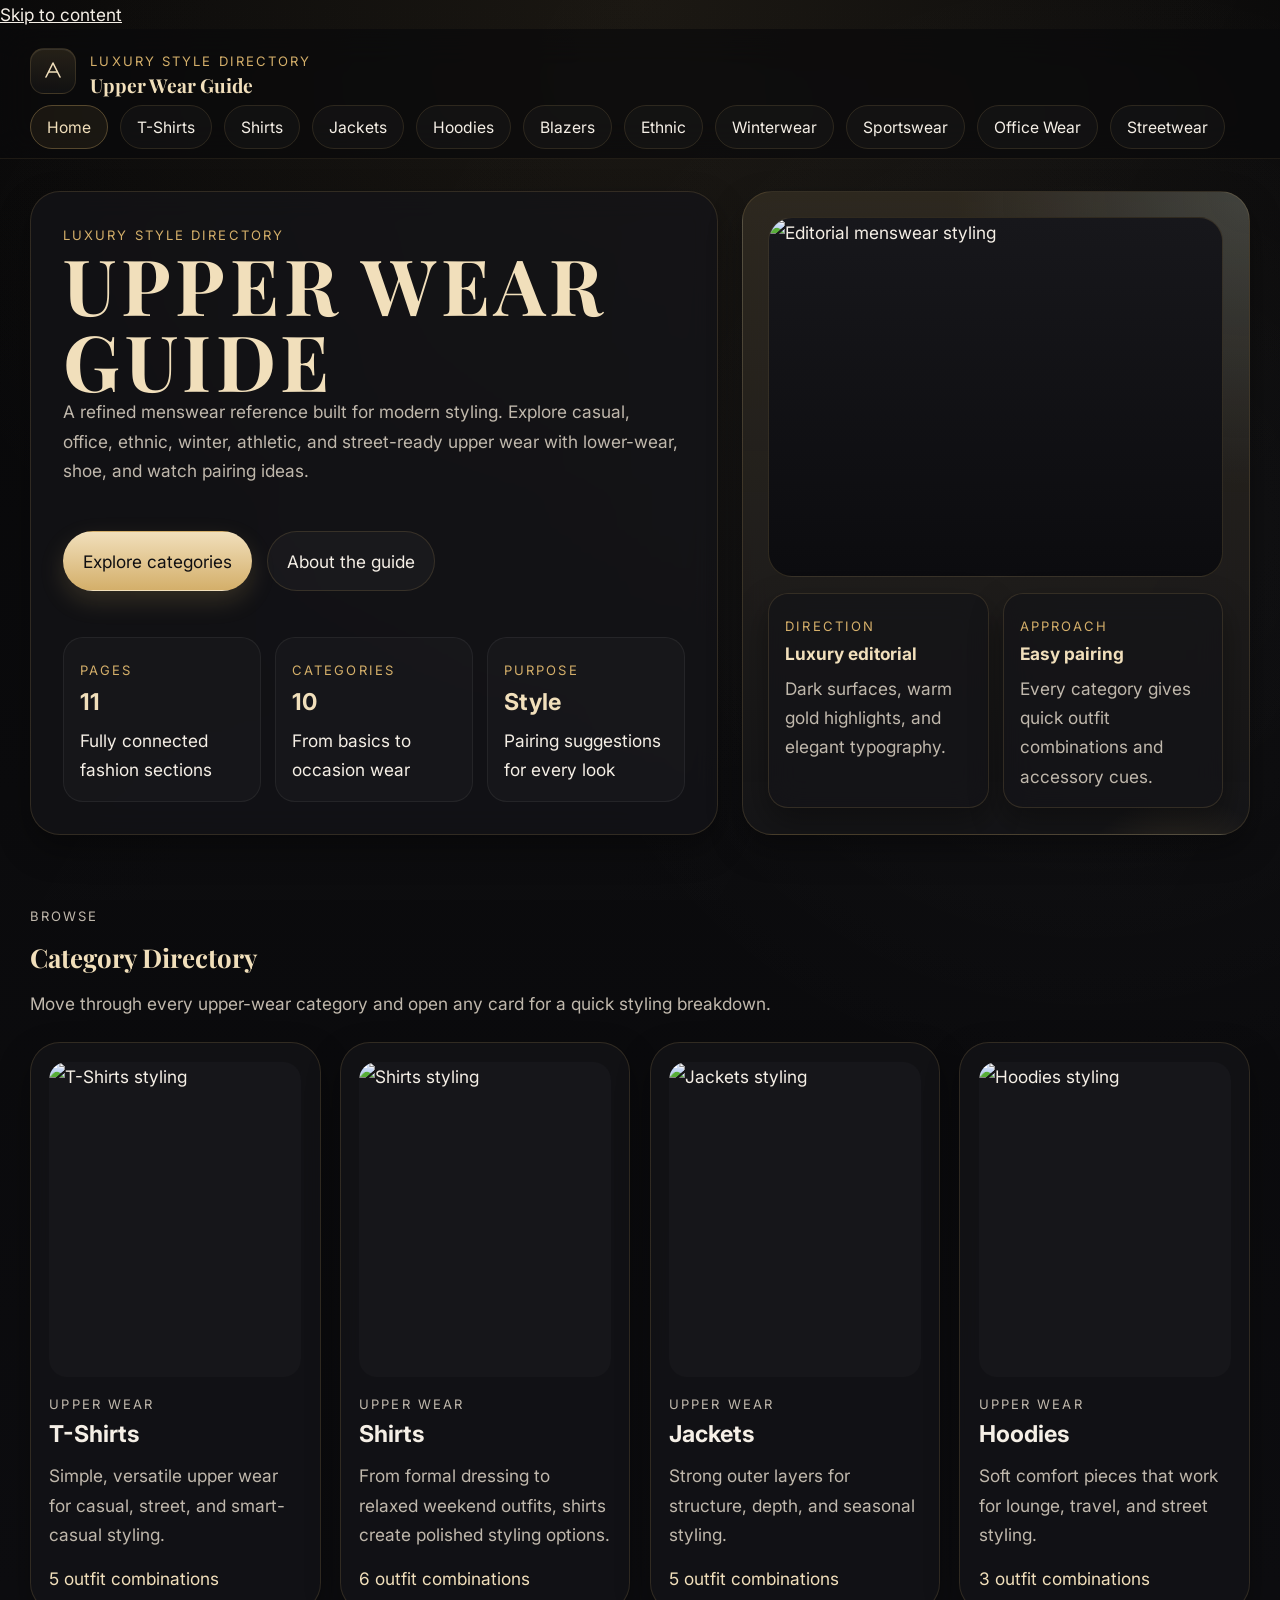
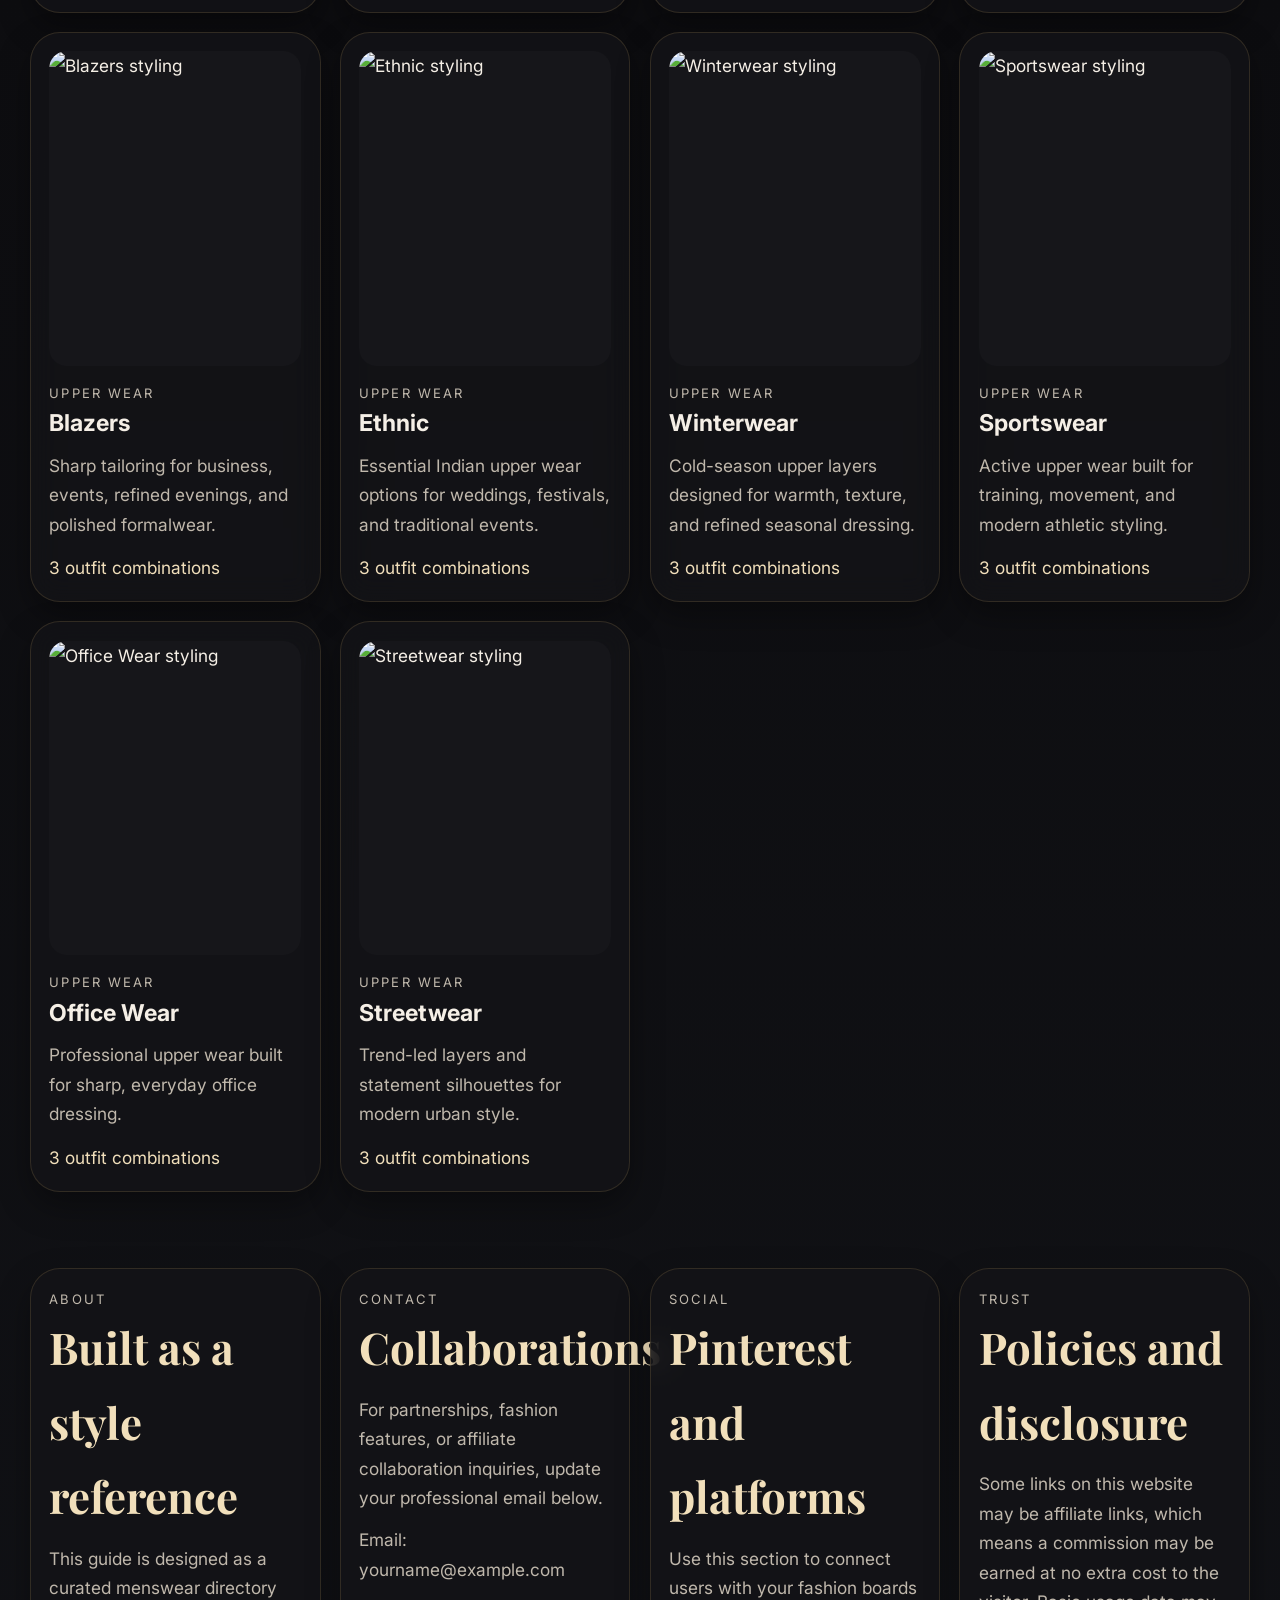
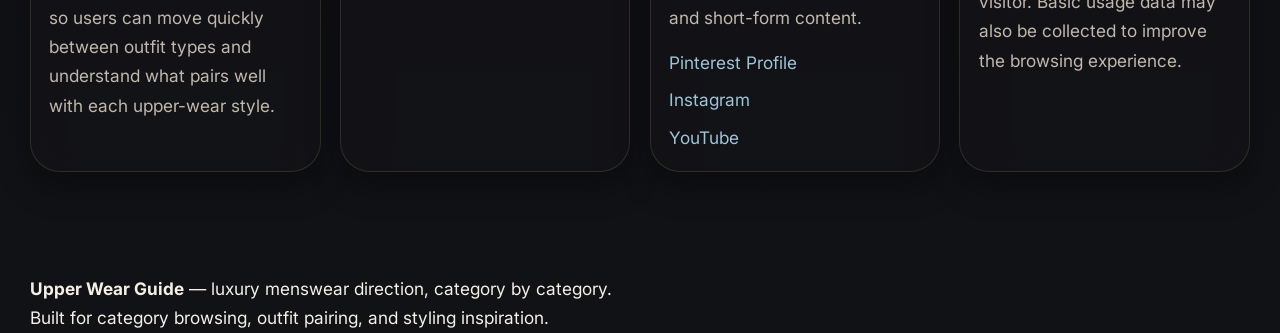
==== pintrest/index.html @ 8717c1ca "Add files via upload" ====
<!DOCTYPE html>
<html lang="en">
<head>
  <meta charset="UTF-8" />
  <meta name="viewport" content="width=device-width, initial-scale=1.0" />
  <title>Upper Wear Guide | Home</title>
  <link rel="preconnect" href="https://fonts.googleapis.com">
  <link rel="preconnect" href="https://fonts.gstatic.com" crossorigin>
  <link href="https://fonts.googleapis.com/css2?family=Playfair+Display:wght@600;700;800&family=Inter:wght@400;500;600;700&display=swap" rel="stylesheet">
  <link rel="stylesheet" href="style.css" />
</head>
<body>
  <a class="skip-link" href="#main-content">Skip to content</a>
  <div class="site-shell">
    <header class="site-header">
      <div class="header-inner">
        <div class="brand-line">
          <a class="brand-link" href="index.html">
            <span class="brand-mark" aria-hidden="true">
              <svg width="24" height="24" viewBox="0 0 24 24" fill="none" xmlns="http://www.w3.org/2000/svg"><path d="M5 18L12 4L19 18" stroke="currentColor" stroke-width="1.6" stroke-linecap="round" stroke-linejoin="round"/><path d="M8 13H16" stroke="currentColor" stroke-width="1.6" stroke-linecap="round"/></svg>
            </span>
            <span class="brand-meta"><small>Luxury Style Directory</small><strong>Upper Wear Guide</strong></span>
          </a>
          <button class="nav-toggle" id="navToggle" aria-expanded="false" aria-label="Open menu">☰</button>
        </div>
        <nav class="top-nav" aria-label="Primary">
          <ul class="nav-links" id="navLinks">
          <li><a href="index.html" class="active">Home</a></li>
          <li><a href="tshirts.html">T-Shirts</a></li>
          <li><a href="shirts.html">Shirts</a></li>
          <li><a href="jackets.html">Jackets</a></li>
          <li><a href="hoodies.html">Hoodies</a></li>
          <li><a href="blazers.html">Blazers</a></li>
          <li><a href="ethnic.html">Ethnic</a></li>
          <li><a href="winterwear.html">Winterwear</a></li>
          <li><a href="sportswear.html">Sportswear</a></li>
          <li><a href="officewear.html">Office Wear</a></li>
          <li><a href="streetwear.html">Streetwear</a></li>
          </ul>
        </nav>
      </div>
    </header>
    <main class="guide-main" id="main-content">
      <section class="hero-grid">
      <div class="hero-panel">
        <div>
          <p class="eyebrow">Luxury Style Directory</p>
          <h1 class="hero-title">Upper Wear Guide</h1>
          <p class="hero-text">A refined menswear reference built for modern styling. Explore casual, office, ethnic, winter, athletic, and street-ready upper wear with lower-wear, shoe, and watch pairing ideas.</p>
        </div>
        <div class="hero-actions">
          <a class="btn btn-primary" href="tshirts.html">Explore categories</a>
          <a class="btn btn-secondary" href="#about">About the guide</a>
        </div>
        <div class="hero-stats">
          <div class="hero-stat"><span class="hero-stat-label">Pages</span><strong>11</strong><span>Fully connected fashion sections</span></div>
          <div class="hero-stat"><span class="hero-stat-label">Categories</span><strong>10</strong><span>From basics to occasion wear</span></div>
          <div class="hero-stat"><span class="hero-stat-label">Purpose</span><strong>Style</strong><span>Pairing suggestions for every look</span></div>
        </div>
      </div>
      <aside class="hero-visual">
        <div class="visual-card">
          <div class="visual-frame">
            <img src="https://images.unsplash.com/photo-1515886657613-9f3515b0c78f?auto=format&fit=crop&w=1200&q=80" alt="Editorial menswear styling" loading="lazy">
          </div>
          <div class="visual-notes">
            <div class="feature-panel"><span class="info-kicker">Direction</span><strong>Luxury editorial</strong><p>Dark surfaces, warm gold highlights, and elegant typography.</p></div>
            <div class="feature-panel"><span class="info-kicker">Approach</span><strong>Easy pairing</strong><p>Every category gives quick outfit combinations and accessory cues.</p></div>
          </div>
        </div>
      </aside>
    </section>

    <section class="category-preview">
      <div class="section-head">
        <p class="section-kicker">Browse</p>
        <h2>Category Directory</h2>
        <p>Move through every upper-wear category and open any card for a quick styling breakdown.</p>
      </div>
      <div class="category-grid">
        <a class="category-card" href="tshirts.html"><div class="category-image-wrap"><img src="https://images.unsplash.com/photo-1515886657613-9f3515b0c78f?auto=format&fit=crop&w=900&q=80" alt="T-Shirts styling" loading="lazy"></div><p class="category-label">Upper wear</p><h3>T-Shirts</h3><p>Simple, versatile upper wear for casual, street, and smart-casual styling.</p><span class="category-count">5 outfit combinations</span></a>
<a class="category-card" href="shirts.html"><div class="category-image-wrap"><img src="https://images.unsplash.com/photo-1517841905240-472988babdf9?auto=format&fit=crop&w=900&q=80" alt="Shirts styling" loading="lazy"></div><p class="category-label">Upper wear</p><h3>Shirts</h3><p>From formal dressing to relaxed weekend outfits, shirts create polished styling options.</p><span class="category-count">6 outfit combinations</span></a>
<a class="category-card" href="jackets.html"><div class="category-image-wrap"><img src="https://images.unsplash.com/photo-1523398002811-999ca8dec234?auto=format&fit=crop&w=900&q=80" alt="Jackets styling" loading="lazy"></div><p class="category-label">Upper wear</p><h3>Jackets</h3><p>Strong outer layers for structure, depth, and seasonal styling.</p><span class="category-count">5 outfit combinations</span></a>
<a class="category-card" href="hoodies.html"><div class="category-image-wrap"><img src="https://images.unsplash.com/photo-1507679799987-c73779587ccf?auto=format&fit=crop&w=900&q=80" alt="Hoodies styling" loading="lazy"></div><p class="category-label">Upper wear</p><h3>Hoodies</h3><p>Soft comfort pieces that work for lounge, travel, and street styling.</p><span class="category-count">3 outfit combinations</span></a>
<a class="category-card" href="blazers.html"><div class="category-image-wrap"><img src="https://images.unsplash.com/photo-1593032465171-8bd3c8f3c6d9?auto=format&fit=crop&w=900&q=80" alt="Blazers styling" loading="lazy"></div><p class="category-label">Upper wear</p><h3>Blazers</h3><p>Sharp tailoring for business, events, refined evenings, and polished formalwear.</p><span class="category-count">3 outfit combinations</span></a>
<a class="category-card" href="ethnic.html"><div class="category-image-wrap"><img src="https://images.unsplash.com/photo-1617137968427-85924c800a22?auto=format&fit=crop&w=900&q=80" alt="Ethnic styling" loading="lazy"></div><p class="category-label">Upper wear</p><h3>Ethnic</h3><p>Essential Indian upper wear options for weddings, festivals, and traditional events.</p><span class="category-count">3 outfit combinations</span></a>
<a class="category-card" href="winterwear.html"><div class="category-image-wrap"><img src="https://images.unsplash.com/photo-1515886657613-9f3515b0c78f?auto=format&fit=crop&w=900&q=80" alt="Winterwear styling" loading="lazy"></div><p class="category-label">Upper wear</p><h3>Winterwear</h3><p>Cold-season upper layers designed for warmth, texture, and refined seasonal dressing.</p><span class="category-count">3 outfit combinations</span></a>
<a class="category-card" href="sportswear.html"><div class="category-image-wrap"><img src="https://images.unsplash.com/photo-1517836357463-d25dfeac3438?auto=format&fit=crop&w=900&q=80" alt="Sportswear styling" loading="lazy"></div><p class="category-label">Upper wear</p><h3>Sportswear</h3><p>Active upper wear built for training, movement, and modern athletic styling.</p><span class="category-count">3 outfit combinations</span></a>
<a class="category-card" href="officewear.html"><div class="category-image-wrap"><img src="https://images.unsplash.com/photo-1507679799987-c73779587ccf?auto=format&fit=crop&w=900&q=80" alt="Office Wear styling" loading="lazy"></div><p class="category-label">Upper wear</p><h3>Office Wear</h3><p>Professional upper wear built for sharp, everyday office dressing.</p><span class="category-count">3 outfit combinations</span></a>
<a class="category-card" href="streetwear.html"><div class="category-image-wrap"><img src="https://images.unsplash.com/photo-1521572267360-ee0c2909d518?auto=format&fit=crop&w=900&q=80" alt="Streetwear styling" loading="lazy"></div><p class="category-label">Upper wear</p><h3>Streetwear</h3><p>Trend-led layers and statement silhouettes for modern urban style.</p><span class="category-count">3 outfit combinations</span></a>
      </div>
    </section>

    <section class="info-section" id="about">
      <div class="info-grid">
        <div class="info-box"><p class="info-kicker">About</p><h2>Built as a style reference</h2><p>This guide is designed as a curated menswear directory so users can move quickly between outfit types and understand what pairs well with each upper-wear style.</p></div>
        <div class="info-box"><p class="info-kicker">Contact</p><h2>Collaborations</h2><p>For partnerships, fashion features, or affiliate collaboration inquiries, update your professional email below.</p><p class="contact-line">Email: yourname@example.com</p></div>
        <div class="info-box"><p class="info-kicker">Social</p><h2>Pinterest and platforms</h2><p>Use this section to connect users with your fashion boards and short-form content.</p><ul class="social-list"><li><a href="#" target="_blank" rel="noopener noreferrer">Pinterest Profile</a></li><li><a href="#" target="_blank" rel="noopener noreferrer">Instagram</a></li><li><a href="#" target="_blank" rel="noopener noreferrer">YouTube</a></li></ul></div>
        <div class="info-box"><p class="info-kicker">Trust</p><h2>Policies and disclosure</h2><p>Some links on this website may be affiliate links, which means a commission may be earned at no extra cost to the visitor. Basic usage data may also be collected to improve the browsing experience.</p></div>
      </div>
    </section>
    </main>
    <footer class="site-footer">
      <div class="site-footer-inner">
        <p><strong>Upper Wear Guide</strong> — luxury menswear direction, category by category.</p>
        <p>Built for category browsing, outfit pairing, and styling inspiration.</p>
      </div>
    </footer>
  </div>
  <script src="script.js"></script>
</body>
</html>
---- pintrest/style.css ----
:root {
  --bg-main: #0b0b0d;
  --bg-soft: #121216;
  --bg-elevated: #17171c;
  --panel: rgba(20, 20, 24, 0.78);
  --panel-strong: rgba(17, 17, 20, 0.94);
  --gold: #d4af6a;
  --gold-soft: #f1dfbb;
  --gold-dim: rgba(212, 175, 106, 0.18);
  --text-main: #f5efe6;
  --text-muted: #c0b8ac;
  --text-faint: #938b80;
  --accent: #9fc4d8;
  --accent-soft: rgba(159, 196, 216, 0.12);
  --border: rgba(212, 175, 106, 0.16);
  --border-soft: rgba(255, 255, 255, 0.06);
  --shadow-lg: 0 24px 60px rgba(0, 0, 0, 0.48);
  --shadow-md: 0 14px 32px rgba(0, 0, 0, 0.34);
  --radius-sm: 12px;
  --radius-md: 20px;
  --radius-lg: 30px;
  --content: 1220px;
  --text-xs: clamp(0.75rem, 0.72rem + 0.12vw, 0.875rem);
  --text-sm: clamp(0.9rem, 0.86rem + 0.15vw, 1rem);
  --text-base: clamp(1rem, 0.97rem + 0.2vw, 1.08rem);
  --text-lg: clamp(1.15rem, 1.05rem + 0.5vw, 1.45rem);
  --text-xl: clamp(1.7rem, 1.3rem + 1.8vw, 2.9rem);
  --text-2xl: clamp(2.4rem, 1.8rem + 3.8vw, 5rem);
}

* { margin: 0; padding: 0; box-sizing: border-box; }
html { scroll-behavior: smooth; }
body {
  font-family: "Inter", sans-serif;
  line-height: 1.7;
  font-size: var(--text-base);
  color: var(--text-main);
  min-height: 100vh;
  overflow-x: hidden;
  background:
    radial-gradient(circle at top, rgba(212,175,106,0.09), transparent 22%),
    radial-gradient(circle at 85% 15%, rgba(255,255,255,0.035), transparent 18%),
    linear-gradient(180deg, #070708 0%, #0d0d10 45%, #111216 100%);
}
body::before {
  content: "";
  position: fixed;
  inset: 0;
  pointer-events: none;
  background: linear-gradient(120deg, transparent 0%, rgba(255,255,255,0.015) 50%, transparent 100%);
  mix-blend-mode: screen;
  opacity: 0.45;
}
img { display: block; max-width: 100%; }
a { color: inherit; }
button, input, textarea { font: inherit; }

.site-shell {
  position: relative;
  isolation: isolate;
}

.site-header {
  position: sticky;
  top: 0;
  z-index: 40;
  backdrop-filter: blur(18px);
  -webkit-backdrop-filter: blur(18px);
  background: rgba(10, 10, 12, 0.72);
  border-bottom: 1px solid rgba(212, 175, 106, 0.1);
}
.header-inner,
.guide-main,
.site-footer-inner {
  width: min(calc(100% - 2rem), var(--content));
  margin: 0 auto;
}
.header-inner {
  display: grid;
  gap: 1rem;
  padding: 1rem 0;
}
.brand-line {
  display: flex;
  align-items: center;
  justify-content: space-between;
  gap: 1rem;
}
.brand-link {
  display: inline-flex;
  align-items: center;
  gap: 0.9rem;
  text-decoration: none;
}
.brand-mark {
  width: 46px;
  height: 46px;
  border-radius: 14px;
  border: 1px solid var(--border);
  display: grid;
  place-items: center;
  color: var(--gold-soft);
  background: linear-gradient(180deg, rgba(212,175,106,0.14), rgba(255,255,255,0.03));
  box-shadow: inset 0 1px 0 rgba(255,255,255,0.08);
}
.brand-meta small,
.eyebrow,
.section-kicker,
.category-label,
.hero-stat-label,
.info-kicker {
  text-transform: uppercase;
  letter-spacing: 0.16em;
  font-size: var(--text-xs);
  color: var(--gold);
}
.brand-meta strong {
  display: block;
  font-family: "Playfair Display", serif;
  font-size: 1.2rem;
  color: var(--gold-soft);
  line-height: 1.1;
}
.nav-toggle {
  display: none;
  align-items: center;
  justify-content: center;
  min-width: 46px;
  min-height: 46px;
  border-radius: 14px;
  border: 1px solid var(--border);
  background: rgba(255,255,255,0.04);
  color: var(--gold-soft);
  cursor: pointer;
}
.top-nav {
  display: flex;
  justify-content: space-between;
  align-items: center;
  gap: 1rem;
}
.nav-links {
  display: flex;
  flex-wrap: wrap;
  gap: 0.75rem;
  list-style: none;
}
.nav-links a {
  text-decoration: none;
  color: var(--text-main);
  padding: 0.72rem 1rem;
  border: 1px solid rgba(212, 175, 106, 0.14);
  border-radius: 999px;
  background: rgba(255,255,255,0.025);
  transition: transform 0.25s ease, border-color 0.25s ease, color 0.25s ease, background 0.25s ease;
  font-size: var(--text-sm);
}
.nav-links a:hover,
.nav-links a.active {
  color: var(--gold-soft);
  border-color: rgba(212, 175, 106, 0.32);
  background: rgba(212,175,106,0.08);
  transform: translateY(-2px);
}

.guide-main { padding: 2rem 0 4rem; }
.hero-grid {
  display: grid;
  grid-template-columns: 1.15fr 0.85fr;
  gap: 1.5rem;
  align-items: stretch;
  margin-bottom: 2rem;
}
.hero-panel,
.hero-visual,
.guide-card,
.info-box,
.category-card,
.guide-modal-panel,
.feature-panel {
  background: var(--panel);
  border: 1px solid var(--border);
  border-radius: var(--radius-lg);
  backdrop-filter: blur(14px);
  -webkit-backdrop-filter: blur(14px);
  box-shadow: var(--shadow-md);
}
.hero-panel {
  padding: 2rem;
  display: flex;
  flex-direction: column;
  justify-content: space-between;
  gap: 1.5rem;
}
.hero-title,
.page-hero-title,
.section-head h2,
.info-box h2,
.guide-card h3,
.modal-title {
  font-family: "Playfair Display", serif;
  color: var(--gold-soft);
}
.hero-title,
.page-hero-title {
  font-size: var(--text-2xl);
  line-height: 0.98;
  text-transform: uppercase;
  letter-spacing: 0.06em;
}
.hero-text,
.page-hero-copy,
.section-head p,
.info-box p,
.feature-panel p,
.category-card p,
.category-count,
.modal-copy,
.guide-intro {
  color: var(--text-muted);
}
.hero-actions {
  display: flex;
  flex-wrap: wrap;
  gap: 0.9rem;
}
.btn {
  display: inline-flex;
  align-items: center;
  justify-content: center;
  gap: 0.55rem;
  min-height: 48px;
  padding: 0.9rem 1.2rem;
  border-radius: 999px;
  text-decoration: none;
  border: 1px solid transparent;
  transition: all 0.25s ease;
}
.btn-primary {
  color: #0f0f11;
  background: linear-gradient(180deg, var(--gold-soft), var(--gold));
  box-shadow: 0 10px 24px rgba(212,175,106,0.18);
}
.btn-secondary {
  border-color: var(--border);
  color: var(--text-main);
  background: rgba(255,255,255,0.03);
}
.btn:hover { transform: translateY(-2px); }
.hero-stats {
  display: grid;
  grid-template-columns: repeat(3, minmax(0, 1fr));
  gap: 0.9rem;
}
.hero-stat {
  padding: 1rem;
  border-radius: var(--radius-md);
  border: 1px solid var(--border-soft);
  background: rgba(255,255,255,0.025);
}
.hero-stat strong {
  display: block;
  color: var(--gold-soft);
  font-size: 1.45rem;
  margin-bottom: 0.2rem;
}
.hero-visual {
  position: relative;
  overflow: hidden;
  min-height: 100%;
  background:
    linear-gradient(180deg, rgba(212,175,106,0.14), rgba(255,255,255,0.02)),
    radial-gradient(circle at top right, rgba(159,196,216,0.18), transparent 36%),
    var(--panel-strong);
  padding: 1.6rem;
}
.hero-visual::after {
  content: "";
  position: absolute;
  inset: auto -10% -30% auto;
  width: 240px;
  height: 240px;
  border-radius: 50%;
  background: radial-gradient(circle, rgba(212,175,106,0.22), transparent 65%);
}
.visual-card {
  position: relative;
  z-index: 1;
  display: grid;
  gap: 1rem;
  height: 100%;
}
.visual-frame {
  min-height: 360px;
  border-radius: 24px;
  border: 1px solid rgba(212,175,106,0.18);
  overflow: hidden;
  background: linear-gradient(180deg, #17171b, #0c0c0f);
  display: grid;
  place-items: center;
}
.visual-frame img,
.guide-image,
.modal-image {
  width: 100%;
  height: 100%;
  object-fit: cover;
}
.visual-notes {
  display: grid;
  grid-template-columns: repeat(2, minmax(0, 1fr));
  gap: 0.85rem;
}
.feature-panel {
  padding: 1rem;
  border-radius: var(--radius-md);
}
.feature-panel strong {
  display: block;
  color: var(--gold-soft);
  margin-bottom: 0.3rem;
}

.page-hero {
  padding: 1.5rem 0 1rem;
}
.page-hero-card {
  display: grid;
  grid-template-columns: 1.1fr 0.9fr;
  gap: 1.4rem;
  padding: 1.5rem;
  background: linear-gradient(180deg, rgba(255,255,255,0.02), rgba(255,255,255,0.01));
  border: 1px solid var(--border);
  border-radius: var(--radius-lg);
  box-shadow: var(--shadow-md);
}
.page-hero-copy { max-width: 62ch; }
.page-hero-meta {
  display: grid;
  gap: 0.9rem;
  align-content: start;
}
.page-meta-card {
  padding: 1rem 1.1rem;
  border: 1px solid var(--border-soft);
  border-radius: var(--radius-md);
  background: rgba(255,255,255,0.025);
}
.page-meta-card strong {
  display: block;
  color: var(--gold-soft);
  margin-bottom: 0.2rem;
}

.guide-section,
.info-section,
.category-preview {
  padding: 2.4rem 0;
}
.section-head {
  display: flex;
  flex-direction: column;
  gap: 0.55rem;
  margin-bottom: 1.5rem;
}
.guide-grid,
.category-grid,
.info-grid {
  display: grid;
  gap: 1.2rem;
}
.guide-grid { grid-template-columns: repeat(auto-fit, minmax(250px, 1fr)); }
.category-grid { grid-template-columns: repeat(auto-fit, minmax(260px, 1fr)); }
.info-grid { grid-template-columns: repeat(auto-fit, minmax(250px, 1fr)); }
.guide-card,
.category-card,
.info-box {
  padding: 1.15rem;
}
.guide-card {
  cursor: pointer;
  transition: transform 0.28s ease, border-color 0.28s ease, box-shadow 0.28s ease;
}
.guide-card:hover,
.category-card:hover {
  transform: translateY(-6px);
  border-color: rgba(212, 175, 106, 0.32);
  box-shadow: 0 18px 34px rgba(0,0,0,0.55), 0 10px 22px rgba(212,175,106,0.14);
}
.guide-image-wrap,
.category-image-wrap {
  width: 100%;
  aspect-ratio: 4 / 5;
  overflow: hidden;
  border-radius: 18px;
  margin-bottom: 1rem;
  background: #16161a;
}
.guide-card h3 { font-size: 1.35rem; margin-bottom: 0.55rem; line-height: 1.25; }
.wear-type { color: var(--accent); font-style: italic; margin-bottom: 0.65rem; }
.lower-wear { color: var(--text-muted); margin-bottom: 0.55rem; }
.extra-suggestion { color: var(--text-faint); }
.category-card {
  text-decoration: none;
  transition: transform 0.28s ease, border-color 0.28s ease, box-shadow 0.28s ease;
}
.category-card h3 { margin-bottom: 0.45rem; font-size: 1.45rem; }
.category-count { display: inline-block; margin-top: 0.9rem; color: var(--gold-soft); }
.info-box h2 { font-size: var(--text-xl); margin-bottom: 0.65rem; }
.contact-line { color: var(--gold-soft); margin-top: 0.8rem; }
.social-list { list-style: none; margin-top: 1rem; }
.social-list li + li { margin-top: 0.5rem; }
.social-list a { color: var(--accent); text-decoration: none; }
.social-list a:hover { color: var(--gold-soft); }

.guide-modal {
  position: fixed;
  inset: 0;
  z-index: 9999;
  display: none;
  align-items: center;
  justify-content: center;
  padding: 1rem;
  background: rgba(0,0,0,0.82);
}
.guide-
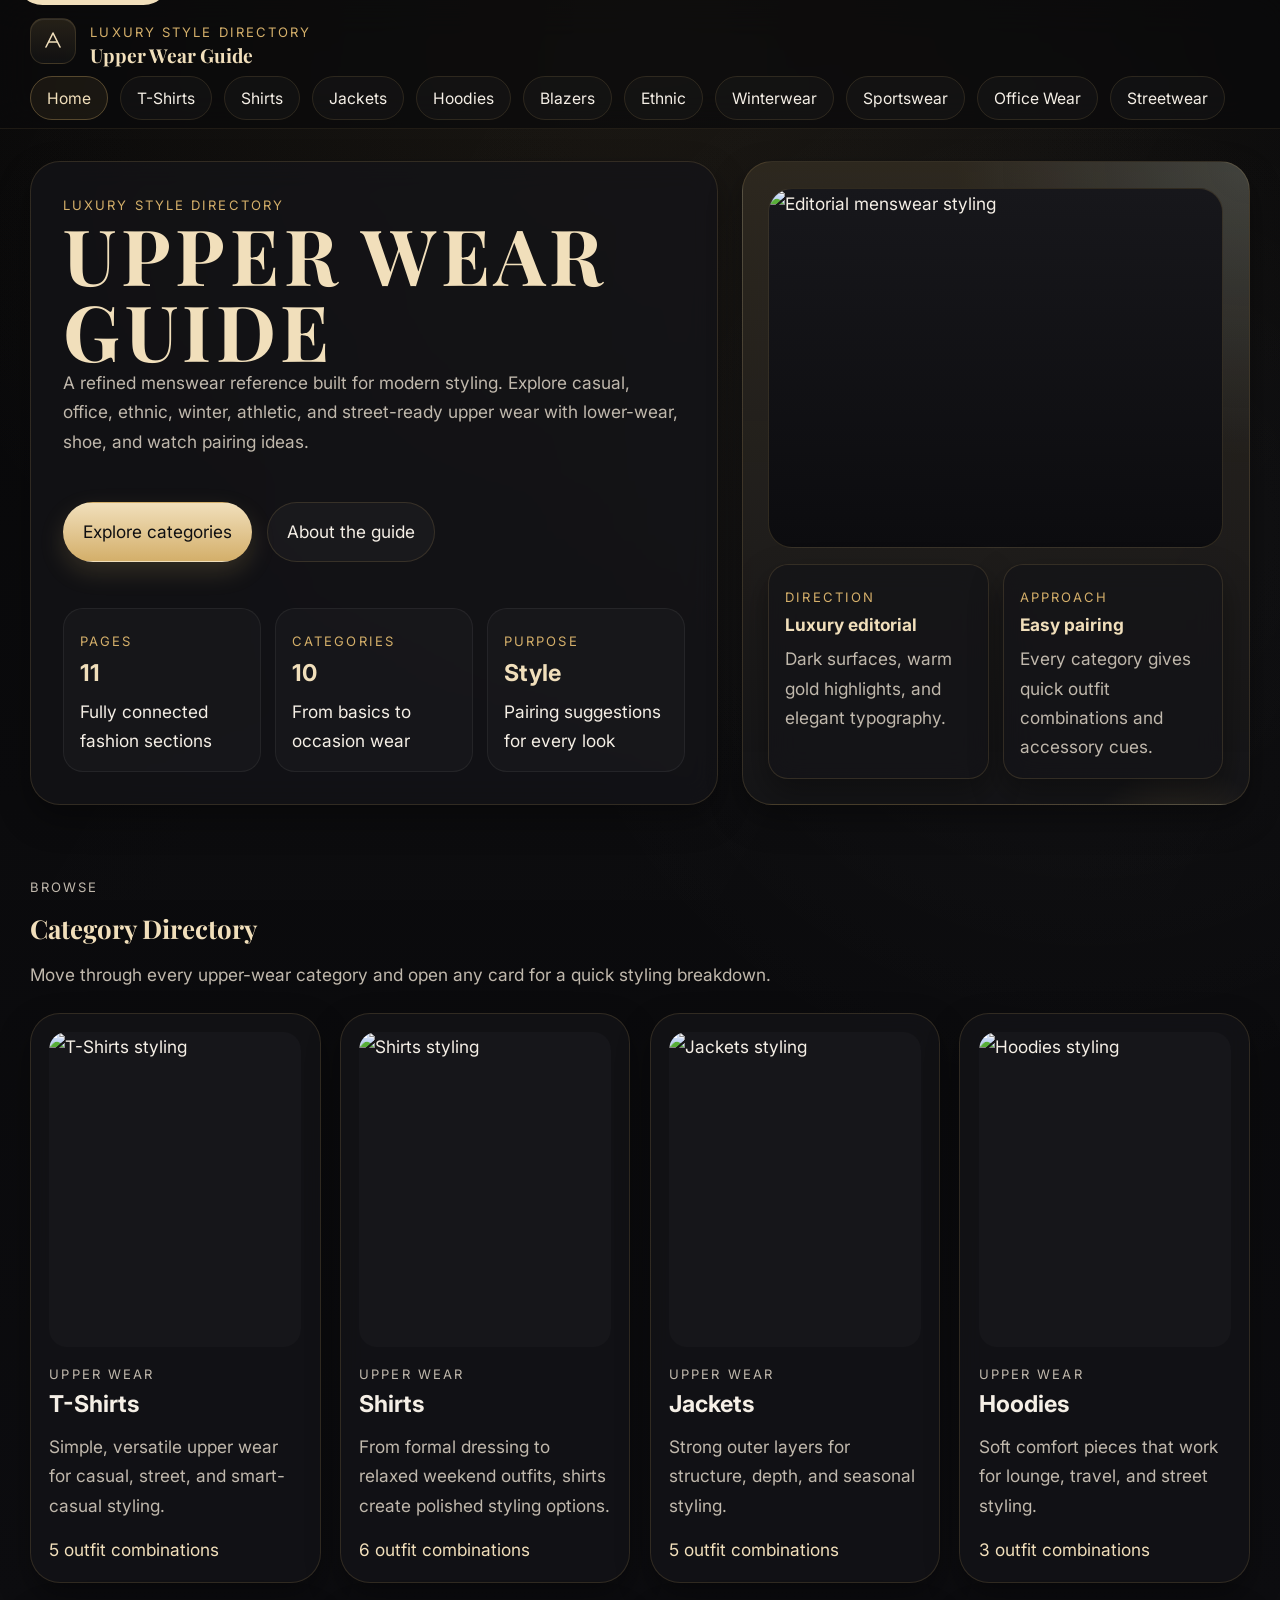
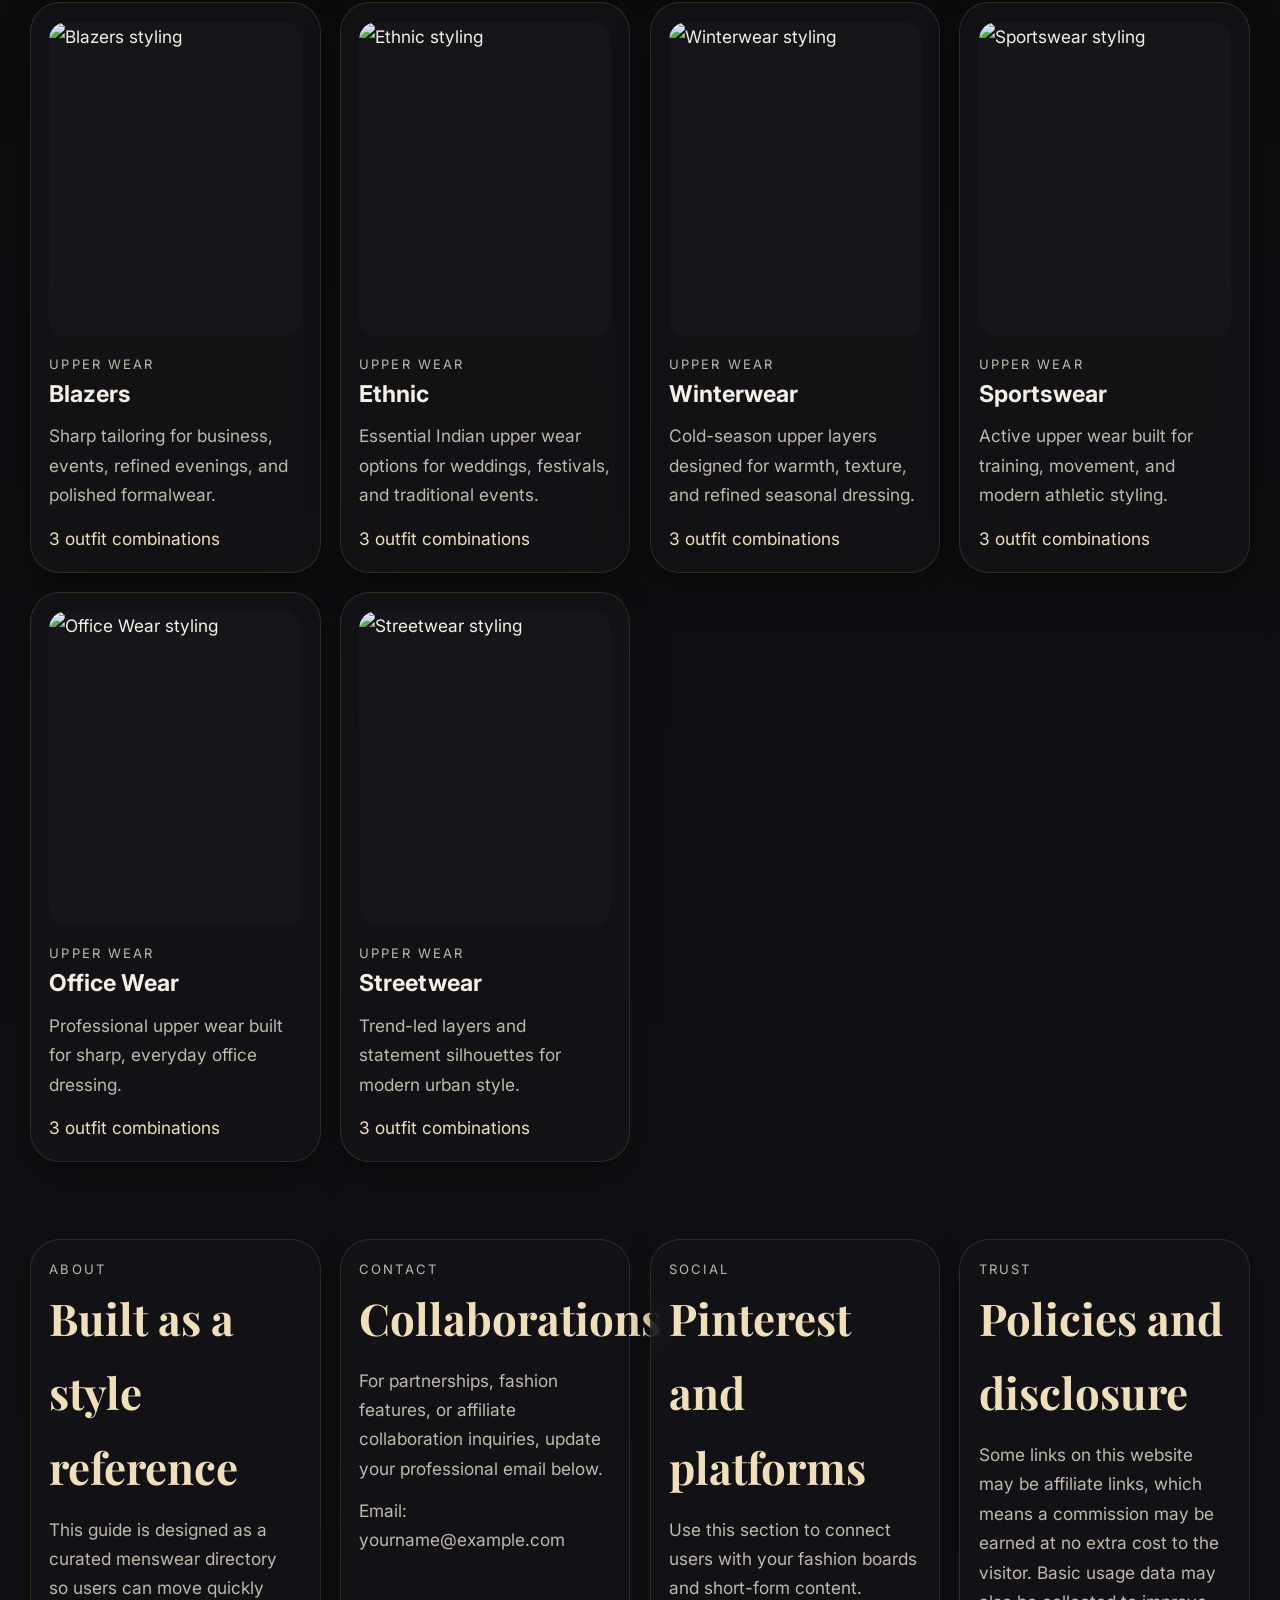
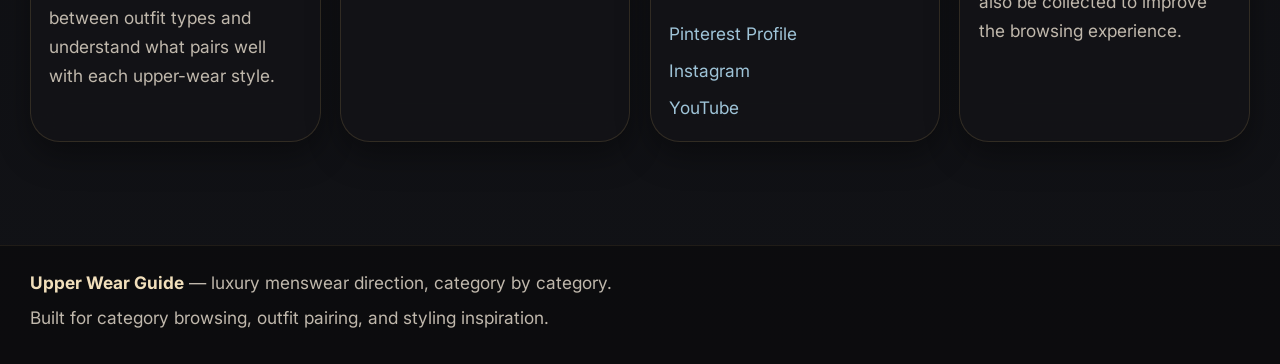
==== commit feda20e2: "Update index.html" ====
--- a/pintrest/index.html
+++ b/pintrest/index.html
@@ -4,102 +4,269 @@
   <meta charset="UTF-8" />
   <meta name="viewport" content="width=device-width, initial-scale=1.0" />
   <title>Upper Wear Guide | Home</title>
+
   <link rel="preconnect" href="https://fonts.googleapis.com">
   <link rel="preconnect" href="https://fonts.gstatic.com" crossorigin>
   <link href="https://fonts.googleapis.com/css2?family=Playfair+Display:wght@600;700;800&family=Inter:wght@400;500;600;700&display=swap" rel="stylesheet">
+
   <link rel="stylesheet" href="style.css" />
 </head>
 <body>
   <a class="skip-link" href="#main-content">Skip to content</a>
+
   <div class="site-shell">
     <header class="site-header">
       <div class="header-inner">
         <div class="brand-line">
           <a class="brand-link" href="index.html">
             <span class="brand-mark" aria-hidden="true">
-              <svg width="24" height="24" viewBox="0 0 24 24" fill="none" xmlns="http://www.w3.org/2000/svg"><path d="M5 18L12 4L19 18" stroke="currentColor" stroke-width="1.6" stroke-linecap="round" stroke-linejoin="round"/><path d="M8 13H16" stroke="currentColor" stroke-width="1.6" stroke-linecap="round"/></svg>
+              <svg width="24" height="24" viewBox="0 0 24 24" fill="none" xmlns="http://www.w3.org/2000/svg">
+                <path d="M5 18L12 4L19 18" stroke="currentColor" stroke-width="1.6" stroke-linecap="round" stroke-linejoin="round"/>
+                <path d="M8 13H16" stroke="currentColor" stroke-width="1.6" stroke-linecap="round"/>
+              </svg>
             </span>
-            <span class="brand-meta"><small>Luxury Style Directory</small><strong>Upper Wear Guide</strong></span>
-          </a>
+            <span class="brand-meta">
+              <small>Luxury Style Directory</small>
+              <strong>Upper Wear Guide</strong>
+            </span>
+          </a>
+
           <button class="nav-toggle" id="navToggle" aria-expanded="false" aria-label="Open menu">☰</button>
         </div>
+
         <nav class="top-nav" aria-label="Primary">
           <ul class="nav-links" id="navLinks">
-          <li><a href="index.html" class="active">Home</a></li>
-          <li><a href="tshirts.html">T-Shirts</a></li>
-          <li><a href="shirts.html">Shirts</a></li>
-          <li><a href="jackets.html">Jackets</a></li>
-          <li><a href="hoodies.html">Hoodies</a></li>
-          <li><a href="blazers.html">Blazers</a></li>
-          <li><a href="ethnic.html">Ethnic</a></li>
-          <li><a href="winterwear.html">Winterwear</a></li>
-          <li><a href="sportswear.html">Sportswear</a></li>
-          <li><a href="officewear.html">Office Wear</a></li>
-          <li><a href="streetwear.html">Streetwear</a></li>
+            <li><a href="index.html" class="active">Home</a></li>
+            <li><a href="tshirts.html">T-Shirts</a></li>
+            <li><a href="shirts.html">Shirts</a></li>
+            <li><a href="jackets.html">Jackets</a></li>
+            <li><a href="hoodies.html">Hoodies</a></li>
+            <li><a href="blazers.html">Blazers</a></li>
+            <li><a href="ethnic.html">Ethnic</a></li>
+            <li><a href="winterwear.html">Winterwear</a></li>
+            <li><a href="sportswear.html">Sportswear</a></li>
+            <li><a href="officewear.html">Office Wear</a></li>
+            <li><a href="streetwear.html">Streetwear</a></li>
           </ul>
         </nav>
       </div>
     </header>
+
     <main class="guide-main" id="main-content">
       <section class="hero-grid">
-      <div class="hero-panel">
-        <div>
-          <p class="eyebrow">Luxury Style Directory</p>
-          <h1 class="hero-title">Upper Wear Guide</h1>
-          <p class="hero-text">A refined menswear reference built for modern styling. Explore casual, office, ethnic, winter, athletic, and street-ready upper wear with lower-wear, shoe, and watch pairing ideas.</p>
-        </div>
-        <div class="hero-actions">
-          <a class="btn btn-primary" href="tshirts.html">Explore categories</a>
-          <a class="btn btn-secondary" href="#about">About the guide</a>
-        </div>
-        <div class="hero-stats">
-          <div class="hero-stat"><span class="hero-stat-label">Pages</span><strong>11</strong><span>Fully connected fashion sections</span></div>
-          <div class="hero-stat"><span class="hero-stat-label">Categories</span><strong>10</strong><span>From basics to occasion wear</span></div>
-          <div class="hero-stat"><span class="hero-stat-label">Purpose</span><strong>Style</strong><span>Pairing suggestions for every look</span></div>
-        </div>
-      </div>
-      <aside class="hero-visual">
-        <div class="visual-card">
-          <div class="visual-frame">
-            <img src="https://images.unsplash.com/photo-1515886657613-9f3515b0c78f?auto=format&fit=crop&w=1200&q=80" alt="Editorial menswear styling" loading="lazy">
-          </div>
-          <div class="visual-notes">
-            <div class="feature-panel"><span class="info-kicker">Direction</span><strong>Luxury editorial</strong><p>Dark surfaces, warm gold highlights, and elegant typography.</p></div>
-            <div class="feature-panel"><span class="info-kicker">Approach</span><strong>Easy pairing</strong><p>Every category gives quick outfit combinations and accessory cues.</p></div>
-          </div>
-        </div>
-      </aside>
-    </section>
-
-    <section class="category-preview">
-      <div class="section-head">
-        <p class="section-kicker">Browse</p>
-        <h2>Category Directory</h2>
-        <p>Move through every upper-wear category and open any card for a quick styling breakdown.</p>
-      </div>
-      <div class="category-grid">
-        <a class="category-card" href="tshirts.html"><div class="category-image-wrap"><img src="https://images.unsplash.com/photo-1515886657613-9f3515b0c78f?auto=format&fit=crop&w=900&q=80" alt="T-Shirts styling" loading="lazy"></div><p class="category-label">Upper wear</p><h3>T-Shirts</h3><p>Simple, versatile upper wear for casual, street, and smart-casual styling.</p><span class="category-count">5 outfit combinations</span></a>
-<a class="category-card" href="shirts.html"><div class="category-image-wrap"><img src="https://images.unsplash.com/photo-1517841905240-472988babdf9?auto=format&fit=crop&w=900&q=80" alt="Shirts styling" loading="lazy"></div><p class="category-label">Upper wear</p><h3>Shirts</h3><p>From formal dressing to relaxed weekend outfits, shirts create polished styling options.</p><span class="category-count">6 outfit combinations</span></a>
-<a class="category-card" href="jackets.html"><div class="category-image-wrap"><img src="https://images.unsplash.com/photo-1523398002811-999ca8dec234?auto=format&fit=crop&w=900&q=80" alt="Jackets styling" loading="lazy"></div><p class="category-label">Upper wear</p><h3>Jackets</h3><p>Strong outer layers for structure, depth, and seasonal styling.</p><span class="category-count">5 outfit combinations</span></a>
-<a class="category-card" href="hoodies.html"><div class="category-image-wrap"><img src="https://images.unsplash.com/photo-1507679799987-c73779587ccf?auto=format&fit=crop&w=900&q=80" alt="Hoodies styling" loading="lazy"></div><p class="category-label">Upper wear</p><h3>Hoodies</h3><p>Soft comfort pieces that work for lounge, travel, and street styling.</p><span class="category-count">3 outfit combinations</span></a>
-<a class="category-card" href="blazers.html"><div class="category-image-wrap"><img src="https://images.unsplash.com/photo-1593032465171-8bd3c8f3c6d9?auto=format&fit=crop&w=900&q=80" alt="Blazers styling" loading="lazy"></div><p class="category-label">Upper wear</p><h3>Blazers</h3><p>Sharp tailoring for business, events, refined evenings, and polished formalwear.</p><span class="category-count">3 outfit combinations</span></a>
-<a class="category-card" href="ethnic.html"><div class="category-image-wrap"><img src="https://images.unsplash.com/photo-1617137968427-85924c800a22?auto=format&fit=crop&w=900&q=80" alt="Ethnic styling" loading="lazy"></div><p class="category-label">Upper wear</p><h3>Ethnic</h3><p>Essential Indian upper wear options for weddings, festivals, and traditional events.</p><span class="category-count">3 outfit combinations</span></a>
-<a class="category-card" href="winterwear.html"><div class="category-image-wrap"><img src="https://images.unsplash.com/photo-1515886657613-9f3515b0c78f?auto=format&fit=crop&w=900&q=80" alt="Winterwear styling" loading="lazy"></div><p class="category-label">Upper wear</p><h3>Winterwear</h3><p>Cold-season upper layers designed for warmth, texture, and refined seasonal dressing.</p><span class="category-count">3 outfit combinations</span></a>
-<a class="category-card" href="sportswear.html"><div class="category-image-wrap"><img src="https://images.unsplash.com/photo-1517836357463-d25dfeac3438?auto=format&fit=crop&w=900&q=80" alt="Sportswear styling" loading="lazy"></div><p class="category-label">Upper wear</p><h3>Sportswear</h3><p>Active upper wear built for training, movement, and modern athletic styling.</p><span class="category-count">3 outfit combinations</span></a>
-<a class="category-card" href="officewear.html"><div class="category-image-wrap"><img src="https://images.unsplash.com/photo-1507679799987-c73779587ccf?auto=format&fit=crop&w=900&q=80" alt="Office Wear styling" loading="lazy"></div><p class="category-label">Upper wear</p><h3>Office Wear</h3><p>Professional upper wear built for sharp, everyday office dressing.</p><span class="category-count">3 outfit combinations</span></a>
-<a class="category-card" href="streetwear.html"><div class="category-image-wrap"><img src="https://images.unsplash.com/photo-1521572267360-ee0c2909d518?auto=format&fit=crop&w=900&q=80" alt="Streetwear styling" loading="lazy"></div><p class="category-label">Upper wear</p><h3>Streetwear</h3><p>Trend-led layers and statement silhouettes for modern urban style.</p><span class="category-count">3 outfit combinations</span></a>
-      </div>
-    </section>
-
-    <section class="info-section" id="about">
-      <div class="info-grid">
-        <div class="info-box"><p class="info-kicker">About</p><h2>Built as a style reference</h2><p>This guide is designed as a curated menswear directory so users can move quickly between outfit types and understand what pairs well with each upper-wear style.</p></div>
-        <div class="info-box"><p class="info-kicker">Contact</p><h2>Collaborations</h2><p>For partnerships, fashion features, or affiliate collaboration inquiries, update your professional email below.</p><p class="contact-line">Email: yourname@example.com</p></div>
-        <div class="info-box"><p class="info-kicker">Social</p><h2>Pinterest and platforms</h2><p>Use this section to connect users with your fashion boards and short-form content.</p><ul class="social-list"><li><a href="#" target="_blank" rel="noopener noreferrer">Pinterest Profile</a></li><li><a href="#" target="_blank" rel="noopener noreferrer">Instagram</a></li><li><a href="#" target="_blank" rel="noopener noreferrer">YouTube</a></li></ul></div>
-        <div class="info-box"><p class="info-kicker">Trust</p><h2>Policies and disclosure</h2><p>Some links on this website may be affiliate links, which means a commission may be earned at no extra cost to the visitor. Basic usage data may also be collected to improve the browsing experience.</p></div>
-      </div>
-    </section>
+        <div class="hero-panel">
+          <div>
+            <p class="eyebrow">Luxury Style Directory</p>
+            <h1 class="hero-title">Upper Wear Guide</h1>
+            <p class="hero-text">
+              A refined menswear reference built for modern styling. Explore casual, office, ethnic, winter, athletic, and street-ready upper wear with lower-wear, shoe, and watch pairing ideas.
+            </p>
+          </div>
+
+          <div class="hero-actions">
+            <a class="btn btn-primary" href="tshirts.html">Explore categories</a>
+            <a class="btn btn-secondary" href="#about">About the guide</a>
+          </div>
+
+          <div class="hero-stats">
+            <div class="hero-stat">
+              <span class="hero-stat-label">Pages</span>
+              <strong>11</strong>
+              <span>Fully connected fashion sections</span>
+            </div>
+
+            <div class="hero-stat">
+              <span class="hero-stat-label">Categories</span>
+              <strong>10</strong>
+              <span>From basics to occasion wear</span>
+            </div>
+
+            <div class="hero-stat">
+              <span class="hero-stat-label">Purpose</span>
+              <strong>Style</strong>
+              <span>Pairing suggestions for every look</span>
+            </div>
+          </div>
+        </div>
+
+        <aside class="hero-visual">
+          <div class="visual-card">
+            <div class="visual-frame">
+              <img
+                src="https://images.unsplash.com/photo-1515886657613-9f3515b0c78f?auto=format&fit=crop&w=1200&q=80"
+                alt="Editorial menswear styling"
+                loading="lazy"
+              >
+            </div>
+
+            <div class="visual-notes">
+              <div class="feature-panel">
+                <span class="info-kicker">Direction</span>
+                <strong>Luxury editorial</strong>
+                <p>Dark surfaces, warm gold highlights, and elegant typography.</p>
+              </div>
+
+              <div class="feature-panel">
+                <span class="info-kicker">Approach</span>
+                <strong>Easy pairing</strong>
+                <p>Every category gives quick outfit combinations and accessory cues.</p>
+              </div>
+            </div>
+          </div>
+        </aside>
+      </section>
+
+      <section class="category-preview">
+        <div class="section-head">
+          <p class="section-kicker">Browse</p>
+          <h2>Category Directory</h2>
+          <p>Move through every upper-wear category and open any card for a quick styling breakdown.</p>
+        </div>
+
+        <div class="category-grid">
+          <a class="category-card" href="tshirts.html">
+            <div class="category-image-wrap">
+              <img src="https://images.unsplash.com/photo-1515886657613-9f3515b0c78f?auto=format&fit=crop&w=900&q=80" alt="T-Shirts styling" loading="lazy">
+            </div>
+            <p class="category-label">Upper wear</p>
+            <h3>T-Shirts</h3>
+            <p>Simple, versatile upper wear for casual, street, and smart-casual styling.</p>
+            <span class="category-count">5 outfit combinations</span>
+          </a>
+
+          <a class="category-card" href="shirts.html">
+            <div class="category-image-wrap">
+              <img src="https://images.unsplash.com/photo-1517841905240-472988babdf9?auto=format&fit=crop&w=900&q=80" alt="Shirts styling" loading="lazy">
+            </div>
+            <p class="category-label">Upper wear</p>
+            <h3>Shirts</h3>
+            <p>From formal dressing to relaxed weekend outfits, shirts create polished styling options.</p>
+            <span class="category-count">6 outfit combinations</span>
+          </a>
+
+          <a class="category-card" href="jackets.html">
+            <div class="category-image-wrap">
+              <img src="https://images.unsplash.com/photo-1523398002811-999ca8dec234?auto=format&fit=crop&w=900&q=80" alt="Jackets styling" loading="lazy">
+            </div>
+            <p class="category-label">Upper wear</p>
+            <h3>Jackets</h3>
+            <p>Strong outer layers for structure, depth, and seasonal styling.</p>
+            <span class="category-count">5 outfit combinations</span>
+          </a>
+
+          <a class="category-card" href="hoodies.html">
+            <div class="category-image-wrap">
+              <img src="https://images.unsplash.com/photo-1507679799987-c73779587ccf?auto=format&fit=crop&w=900&q=80" alt="Hoodies styling" loading="lazy">
+            </div>
+            <p class="category-label">Upper wear</p>
+            <h3>Hoodies</h3>
+            <p>Soft comfort pieces that work for lounge, travel, and street styling.</p>
+            <span class="category-count">3 outfit combinations</span>
+          </a>
+
+          <a class="category-card" href="blazers.html">
+            <div class="category-image-wrap">
+              <img src="https://images.unsplash.com/photo-1593032465171-8bd3c8f3c6d9?auto=format&fit=crop&w=900&q=80" alt="Blazers styling" loading="lazy">
+            </div>
+            <p class="category-label">Upper wear</p>
+            <h3>Blazers</h3>
+            <p>Sharp tailoring for business, events, refined evenings, and polished formalwear.</p>
+            <span class="category-count">3 outfit combinations</span>
+          </a>
+
+          <a class="category-card" href="ethnic.html">
+            <div class="category-image-wrap">
+              <img src="https://images.unsplash.com/photo-1617137968427-85924c800a22?auto=format&fit=crop&w=900&q=80" alt="Ethnic styling" loading="lazy">
+            </div>
+            <p class="category-label">Upper wear</p>
+            <h3>Ethnic</h3>
+            <p>Essential Indian upper wear options for weddings, festivals, and traditional events.</p>
+            <span class="category-count">3 outfit combinations</span>
+          </a>
+
+          <a class="category-card" href="winterwear.html">
+            <div class="category-image-wrap">
+              <img src="https://images.unsplash.com/photo-1515886657613-9f3515b0c78f?auto=format&fit=crop&w=900&q=80" alt="Winterwear styling" loading="lazy">
+            </div>
+            <p class="category-label">Upper wear</p>
+            <h3>Winterwear</h3>
+            <p>Cold-season upper layers designed for warmth, texture, and refined seasonal dressing.</p>
+            <span class="category-count">3 outfit combinations</span>
+          </a>
+
+          <a class="category-card" href="sportswear.html">
+            <div class="category-image-wrap">
+              <img src="https://images.unsplash.com/photo-1517836357463-d25dfeac3438?auto=format&fit=crop&w=900&q=80" alt="Sportswear styling" loading="lazy">
+            </div>
+            <p class="category-label">Upper wear</p>
+            <h3>Sportswear</h3>
+            <p>Active upper wear built for training, movement, and modern athletic styling.</p>
+            <span class="category-count">3 outfit combinations</span>
+          </a>
+
+          <a class="category-card" href="officewear.html">
+            <div class="category-image-wrap">
+              <img src="https://images.unsplash.com/photo-1507679799987-c73779587ccf?auto=format&fit=crop&w=900&q=80" alt="Office Wear styling" loading="lazy">
+            </div>
+            <p class="category-label">Upper wear</p>
+            <h3>Office Wear</h3>
+            <p>Professional upper wear built for sharp, everyday office dressing.</p>
+            <span class="category-count">3 outfit combinations</span>
+          </a>
+
+          <a class="category-card" href="streetwear.html">
+            <div class="category-image-wrap">
+              <img src="https://images.unsplash.com/photo-1521572267360-ee0c2909d518?auto=format&fit=crop&w=900&q=80" alt="Streetwear styling" loading="lazy">
+            </div>
+            <p class="category-label">Upper wear</p>
+            <h3>Streetwear</h3>
+            <p>Trend-led layers and statement silhouettes for modern urban style.</p>
+            <span class="category-count">3 outfit combinations</span>
+          </a>
+        </div>
+      </section>
+
+      <section class="info-section" id="about">
+        <div class="info-grid">
+          <div class="info-box">
+            <p class="info-kicker">About</p>
+            <h2>Built as a style reference</h2>
+            <p>
+              This guide is designed as a curated menswear directory so users can move quickly between outfit types and understand what pairs well with each upper-wear style.
+            </p>
+          </div>
+
+          <div class="info-box">
+            <p class="info-kicker">Contact</p>
+            <h2>Collaborations</h2>
+            <p>
+              For partnerships, fashion features, or affiliate collaboration inquiries, update your professional email below.
+            </p>
+            <p class="contact-line">Email: yourname@example.com</p>
+          </div>
+
+          <div class="info-box">
+            <p class="info-kicker">Social</p>
+            <h2>Pinterest and platforms</h2>
+            <p>Use this section to connect users with your fashion boards and short-form content.</p>
+            <ul class="social-list">
+              <li><a href="#" target="_blank" rel="noopener noreferrer">Pinterest Profile</a></li>
+              <li><a href="#" target="_blank" rel="noopener noreferrer">Instagram</a></li>
+              <li><a href="#" target="_blank" rel="noopener noreferrer">YouTube</a></li>
+            </ul>
+          </div>
+
+          <div class="info-box">
+            <p class="info-kicker">Trust</p>
+            <h2>Policies and disclosure</h2>
+            <p>
+              Some links on this website may be affiliate links, which means a commission may be earned at no extra cost to the visitor. Basic usage data may also be collected to improve the browsing experience.
+            </p>
+          </div>
+        </div>
+      </section>
     </main>
+
     <footer class="site-footer">
       <div class="site-footer-inner">
         <p><strong>Upper Wear Guide</strong> — luxury menswear direction, category by category.</p>
@@ -107,6 +274,7 @@
       </div>
     </footer>
   </div>
+
   <script src="script.js"></script>
 </body>
 </html>
--- a/pintrest/style.css
+++ b/pintrest/style.css
@@ -28,8 +28,16 @@
   --text-2xl: clamp(2.4rem, 1.8rem + 3.8vw, 5rem);
 }
 
-* { margin: 0; padding: 0; box-sizing: border-box; }
-html { scroll-behavior: smooth; }
+* {
+  margin: 0;
+  padding: 0;
+  box-sizing: border-box;
+}
+
+html {
+  scroll-behavior: smooth;
+}
+
 body {
   font-family: "Inter", sans-serif;
   line-height: 1.7;
@@ -38,10 +46,11 @@
   min-height: 100vh;
   overflow-x: hidden;
   background:
-    radial-gradient(circle at top, rgba(212,175,106,0.09), transparent 22%),
-    radial-gradient(circle at 85% 15%, rgba(255,255,255,0.035), transparent 18%),
+    radial-gradient(circle at top, rgba(212, 175, 106, 0.09), transparent 22%),
+    radial-gradient(circle at 85% 15%, rgba(255, 255, 255, 0.035), transparent 18%),
     linear-gradient(180deg, #070708 0%, #0d0d10 45%, #111216 100%);
 }
+
 body::before {
   content: "";
   position: fixed;
@@ -51,13 +60,42 @@
   mix-blend-mode: screen;
   opacity: 0.45;
 }
-img { display: block; max-width: 100%; }
-a { color: inherit; }
-button, input, textarea { font: inherit; }
+
+img {
+  display: block;
+  max-width: 100%;
+}
+
+a {
+  color: inherit;
+}
+
+button,
+input,
+textarea {
+  font: inherit;
+}
 
 .site-shell {
   position: relative;
   isolation: isolate;
+}
+
+.skip-link {
+  position: absolute;
+  left: 1rem;
+  top: -3rem;
+  z-index: 10000;
+  padding: 0.75rem 1rem;
+  background: var(--gold-soft);
+  color: #111;
+  border-radius: 999px;
+  text-decoration: none;
+  font-weight: 600;
+}
+
+.skip-link:focus {
+  top: 1rem;
 }
 
 .site-header {
@@ -69,29 +107,34 @@
   background: rgba(10, 10, 12, 0.72);
   border-bottom: 1px solid rgba(212, 175, 106, 0.1);
 }
+
 .header-inner,
 .guide-main,
 .site-footer-inner {
   width: min(calc(100% - 2rem), var(--content));
   margin: 0 auto;
 }
+
 .header-inner {
   display: grid;
   gap: 1rem;
   padding: 1rem 0;
 }
+
 .brand-line {
   display: flex;
   align-items: center;
   justify-content: space-between;
   gap: 1rem;
 }
+
 .brand-link {
   display: inline-flex;
   align-items: center;
   gap: 0.9rem;
   text-decoration: none;
 }
+
 .brand-mark {
   width: 46px;
   height: 46px;
@@ -103,17 +146,20 @@
   background: linear-gradient(180deg, rgba(212,175,106,0.14), rgba(255,255,255,0.03));
   box-shadow: inset 0 1px 0 rgba(255,255,255,0.08);
 }
+
 .brand-meta small,
 .eyebrow,
 .section-kicker,
 .category-label,
 .hero-stat-label,
-.info-kicker {
+.info-kicker,
+.modal-label {
   text-transform: uppercase;
   letter-spacing: 0.16em;
   font-size: var(--text-xs);
   color: var(--gold);
 }
+
 .brand-meta strong {
   display: block;
   font-family: "Playfair Display", serif;
@@ -121,6 +167,7 @@
   color: var(--gold-soft);
   line-height: 1.1;
 }
+
 .nav-toggle {
   display: none;
   align-items: center;
@@ -133,18 +180,21 @@
   color: var(--gold-soft);
   cursor: pointer;
 }
+
 .top-nav {
   display: flex;
   justify-content: space-between;
   align-items: center;
   gap: 1rem;
 }
+
 .nav-links {
   display: flex;
   flex-wrap: wrap;
   gap: 0.75rem;
   list-style: none;
 }
+
 .nav-links a {
   text-decoration: none;
   color: var(--text-main);
@@ -155,6 +205,7 @@
   transition: transform 0.25s ease, border-color 0.25s ease, color 0.25s ease, background 0.25s ease;
   font-size: var(--text-sm);
 }
+
 .nav-links a:hover,
 .nav-links a.active {
   color: var(--gold-soft);
@@ -163,7 +214,10 @@
   transform: translateY(-2px);
 }
 
-.guide-main { padding: 2rem 0 4rem; }
+.guide-main {
+  padding: 2rem 0 4rem;
+}
+
 .hero-grid {
   display: grid;
   grid-template-columns: 1.15fr 0.85fr;
@@ -171,13 +225,16 @@
   align-items: stretch;
   margin-bottom: 2rem;
 }
+
 .hero-panel,
 .hero-visual,
 .guide-card,
 .info-box,
 .category-card,
 .guide-modal-panel,
-.feature-panel {
+.feature-panel,
+.page-hero-card,
+.page-meta-card {
   background: var(--panel);
   border: 1px solid var(--border);
   border-radius: var(--radius-lg);
@@ -185,6 +242,7 @@
   -webkit-backdrop-filter: blur(14px);
   box-shadow: var(--shadow-md);
 }
+
 .hero-panel {
   padding: 2rem;
   display: flex;
@@ -192,6 +250,7 @@
   justify-content: space-between;
   gap: 1.5rem;
 }
+
 .hero-title,
 .page-hero-title,
 .section-head h2,
@@ -201,6 +260,7 @@
   font-family: "Playfair Display", serif;
   color: var(--gold-soft);
 }
+
 .hero-title,
 .page-hero-title {
   font-size: var(--text-2xl);
@@ -208,6 +268,7 @@
   text-transform: uppercase;
   letter-spacing: 0.06em;
 }
+
 .hero-text,
 .page-hero-copy,
 .section-head p,
@@ -216,14 +277,17 @@
 .category-card p,
 .category-count,
 .modal-copy,
-.guide-intro {
+.guide-intro,
+.page-meta-card p {
   color: var(--text-muted);
 }
+
 .hero-actions {
   display: flex;
   flex-wrap: wrap;
   gap: 0.9rem;
 }
+
 .btn {
   display: inline-flex;
   align-items: center;
@@ -236,34 +300,43 @@
   border: 1px solid transparent;
   transition: all 0.25s ease;
 }
+
 .btn-primary {
   color: #0f0f11;
   background: linear-gradient(180deg, var(--gold-soft), var(--gold));
   box-shadow: 0 10px 24px rgba(212,175,106,0.18);
 }
+
 .btn-secondary {
   border-color: var(--border);
   color: var(--text-main);
   background: rgba(255,255,255,0.03);
 }
-.btn:hover { transform: translateY(-2px); }
+
+.btn:hover {
+  transform: translateY(-2px);
+}
+
 .hero-stats {
   display: grid;
   grid-template-columns: repeat(3, minmax(0, 1fr));
   gap: 0.9rem;
 }
+
 .hero-stat {
   padding: 1rem;
   border-radius: var(--radius-md);
   border: 1px solid var(--border-soft);
   background: rgba(255,255,255,0.025);
 }
+
 .hero-stat strong {
   display: block;
   color: var(--gold-soft);
   font-size: 1.45rem;
   margin-bottom: 0.2rem;
 }
+
 .hero-visual {
   position: relative;
   overflow: hidden;
@@ -274,6 +347,7 @@
     var(--panel-strong);
   padding: 1.6rem;
 }
+
 .hero-visual::after {
   content: "";
   position: absolute;
@@ -283,6 +357,7 @@
   border-radius: 50%;
   background: radial-gradient(circle, rgba(212,175,106,0.22), transparent 65%);
 }
+
 .visual-card {
   position: relative;
   z-index: 1;
@@ -290,6 +365,7 @@
   gap: 1rem;
   height: 100%;
 }
+
 .visual-frame {
   min-height: 360px;
   border-radius: 24px;
@@ -299,6 +375,7 @@
   display: grid;
   place-items: center;
 }
+
 .visual-frame img,
 .guide-image,
 .modal-image {
@@ -306,15 +383,18 @@
   height: 100%;
   object-fit: cover;
 }
+
 .visual-notes {
   display: grid;
   grid-template-columns: repeat(2, minmax(0, 1fr));
   gap: 0.85rem;
 }
+
 .feature-panel {
   padding: 1rem;
   border-radius: var(--radius-md);
 }
+
 .feature-panel strong {
   display: block;
   color: var(--gold-soft);
@@ -324,28 +404,32 @@
 .page-hero {
   padding: 1.5rem 0 1rem;
 }
+
 .page-hero-card {
   display: grid;
   grid-template-columns: 1.1fr 0.9fr;
   gap: 1.4rem;
   padding: 1.5rem;
   background: linear-gradient(180deg, rgba(255,255,255,0.02), rgba(255,255,255,0.01));
-  border: 1px solid var(--border);
-  border-radius: var(--radius-lg);
-  box-shadow: var(--shadow-md);
-}
-.page-hero-copy { max-width: 62ch; }
+}
+
+.page-hero-copy {
+  max-width: 62ch;
+}
+
 .page-hero-meta {
   display: grid;
   gap: 0.9rem;
   align-content: start;
 }
+
 .page-meta-card {
   padding: 1rem 1.1rem;
   border: 1px solid var(--border-soft);
   border-radius: var(--radius-md);
   background: rgba(255,255,255,0.025);
 }
+
 .page-meta-card strong {
   display: block;
   color: var(--gold-soft);
@@ -357,38 +441,69 @@
 .category-preview {
   padding: 2.4rem 0;
 }
+
 .section-head {
   display: flex;
   flex-direction: column;
   gap: 0.55rem;
   margin-bottom: 1.5rem;
 }
+
 .guide-grid,
 .category-grid,
 .info-grid {
   display: grid;
   gap: 1.2rem;
 }
-.guide-grid { grid-template-columns: repeat(auto-fit, minmax(250px, 1fr)); }
-.category-grid { grid-template-columns: repeat(auto-fit, minmax(260px, 1fr)); }
-.info-grid { grid-template-columns: repeat(auto-fit, minmax(250px, 1fr)); }
+
+.guide-grid {
+  grid-template-columns: repeat(auto-fit, minmax(250px, 1fr));
+}
+
+.category-grid {
+  grid-template-columns: repeat(auto-fit, minmax(260px, 1fr));
+}
+
+.info-grid {
+  grid-template-columns: repeat(auto-fit, minmax(250px, 1fr));
+}
+
 .guide-card,
 .category-card,
 .info-box {
   padding: 1.15rem;
 }
+
 .guide-card {
-  cursor: pointer;
   transition: transform 0.28s ease, border-color 0.28s ease, box-shadow 0.28s ease;
 }
+
 .guide-card:hover,
 .category-card:hover {
   transform: translateY(-6px);
   border-color: rgba(212, 175, 106, 0.32);
   box-shadow: 0 18px 34px rgba(0,0,0,0.55), 0 10px 22px rgba(212,175,106,0.14);
 }
+
+.image-trigger {
+  display: block;
+  width: 100%;
+  padding: 0;
+  background: transparent;
+  border: 0;
+  cursor: pointer;
+  text-align: left;
+  border-radius: 18px;
+}
+
+.image-trigger:focus-visible {
+  outline: 2px solid var(--gold-soft);
+  outline-offset: 4px;
+}
+
 .guide-image-wrap,
-.category-image-wrap {
+.category-image-wrap,
+.modal-image-wrap {
   width: 100%;
   aspect-ratio: 4 / 5;
   overflow: hidden;
@@ -396,22 +511,71 @@
   margin-bottom: 1rem;
   background: #16161a;
 }
-.guide-card h3 { font-size: 1.35rem; margin-bottom: 0.55rem; line-height: 1.25; }
-.wear-type { color: var(--accent); font-style: italic; margin-bottom: 0.65rem; }
-.lower-wear { color: var(--text-muted); margin-bottom: 0.55rem; }
-.extra-suggestion { color: var(--text-faint); }
+
+.guide-card h3 {
+  font-size: 1.35rem;
+  margin-bottom: 0.55rem;
+  line-height: 1.25;
+}
+
+.wear-type {
+  color: var(--accent);
+  font-style: italic;
+  margin-bottom: 0.65rem;
+}
+
+.lower-wear {
+  color: var(--text-muted);
+  margin-bottom: 0.55rem;
+}
+
+.extra-suggestion {
+  color: var(--text-faint);
+}
+
 .category-card {
   text-decoration: none;
   transition: transform 0.28s ease, border-color 0.28s ease, box-shadow 0.28s ease;
 }
-.category-card h3 { margin-bottom: 0.45rem; font-size: 1.45rem; }
-.category-count { display: inline-block; margin-top: 0.9rem; color: var(--gold-soft); }
-.info-box h2 { font-size: var(--text-xl); margin-bottom: 0.65rem; }
-.contact-line { color: var(--gold-soft); margin-top: 0.8rem; }
-.social-list { list-style: none; margin-top: 1rem; }
-.social-list li + li { margin-top: 0.5rem; }
-.social-list a { color: var(--accent); text-decoration: none; }
-.social-list a:hover { color: var(--gold-soft); }
+
+.category-card h3 {
+  margin-bottom: 0.45rem;
+  font-size: 1.45rem;
+}
+
+.category-count {
+  display: inline-block;
+  margin-top: 0.9rem;
+  color: var(--gold-soft);
+}
+
+.info-box h2 {
+  font-size: var(--text-xl);
+  margin-bottom: 0.65rem;
+}
+
+.contact-line {
+  color: var(--gold-soft);
+  margin-top: 0.8rem;
+}
+
+.social-list {
+  list-style: none;
+  margin-top: 1rem;
+}
+
+.social-list li + li {
+  margin-top: 0.5rem;
+}
+
+.social-list a {
+  color: var(--accent);
+  text-decoration: none;
+}
+
+.social-list a:hover {
+  color: var(--gold-soft);
+}
 
 .guide-modal {
   position: fixed;
@@ -421,6 +585,170 @@
   align-items: center;
   justify-content: center;
   padding: 1rem;
-  background: rgba(0,0,0,0.82);
-}
-.guide-+  background: rgba(0, 0, 0, 0.82);
+}
+
+.guide-modal.show {
+  display: flex;
+}
+
+.guide-modal-panel {
+  position: relative;
+  width: min(100%, 760px);
+  max-height: 90vh;
+  overflow-y: auto;
+  padding: 1.2rem;
+  background: var(--panel-strong);
+}
+
+.modal-image-wrap {
+  border-radius: 20px;
+}
+
+.modal-label {
+  margin-bottom: 0.45rem;
+}
+
+.modal-title {
+  font-size: var(--text-xl);
+  margin-bottom: 0.5rem;
+}
+
+.modal-copy {
+  margin-bottom: 0.75rem;
+}
+
+.modal-divider {
+  height: 1px;
+  background: var(--border-soft);
+  margin: 0.9rem 0 1rem;
+}
+
+.close-btn {
+  position: absolute;
+  top: 0.9rem;
+  right: 0.9rem;
+  width: 44px;
+  height: 44px;
+  border: 1px solid var(--border);
+  border-radius: 999px;
+  background: rgba(255,255,255,0.05);
+  color: var(--gold-soft);
+  font-size: 1.5rem;
+  line-height: 1;
+  cursor: pointer;
+}
+
+.close-btn:hover {
+  background: rgba(212,175,106,0.08);
+}
+
+.close-btn:focus-visible {
+  outline: 2px solid var(--gold-soft);
+  outline-offset: 3px;
+}
+
+.site-footer {
+  border-top: 1px solid rgba(212, 175, 106, 0.1);
+  background: rgba(10, 10, 12, 0.7);
+}
+
+.site-footer-inner {
+  padding: 1.4rem 0 2rem;
+  display: grid;
+  gap: 0.35rem;
+}
+
+.site-footer p {
+  color: var(--text-muted);
+}
+
+.site-footer strong {
+  color: var(--gold-soft);
+}
+
+@media (max-width: 980px) {
+  .hero-grid,
+  .page-hero-card {
+    grid-template-columns: 1fr;
+  }
+
+  .hero-stats,
+  .visual-notes {
+    grid-template-columns: 1fr;
+  }
+}
+
+@media (max-width: 768px) {
+  .header-inner,
+  .guide-main,
+  .site-footer-inner {
+    width: min(calc(100% - 1.2rem), var(--content));
+  }
+
+  .nav-toggle {
+    display: inline-flex;
+  }
+
+  .top-nav {
+    display: block;
+  }
+
+  .nav-links {
+    display: none;
+    flex-direction: column;
+    width: 100%;
+    padding-top: 0.5rem;
+  }
+
+  .nav-links.show {
+    display: flex;
+  }
+
+  .hero-panel,
+  .hero-visual,
+  .page-hero-card,
+  .guide-card,
+  .category-card,
+  .info-box,
+  .guide-modal-panel {
+    border-radius: 22px;
+  }
+
+  .hero-panel,
+  .hero-visual,
+  .page-hero-card {
+    padding: 1.2rem;
+  }
+
+  .guide-modal-panel {
+    width: 100%;
+    max-height: 88vh;
+    padding: 1rem;
+  }
+
+  .hero-title,
+  .page-hero-title {
+    letter-spacing: 0.04em;
+  }
+}
+
+@media (max-width: 560px) {
+  .hero-actions {
+    flex-direction: column;
+  }
+
+  .btn {
+    width: 100%;
+  }
+
+  .hero-stats {
+    grid-template-columns: 1fr;
+  }
+
+  .guide-grid,
+  .category-grid,
+  .info-grid {
+    grid-template-columns: 1fr;
+  }
+}
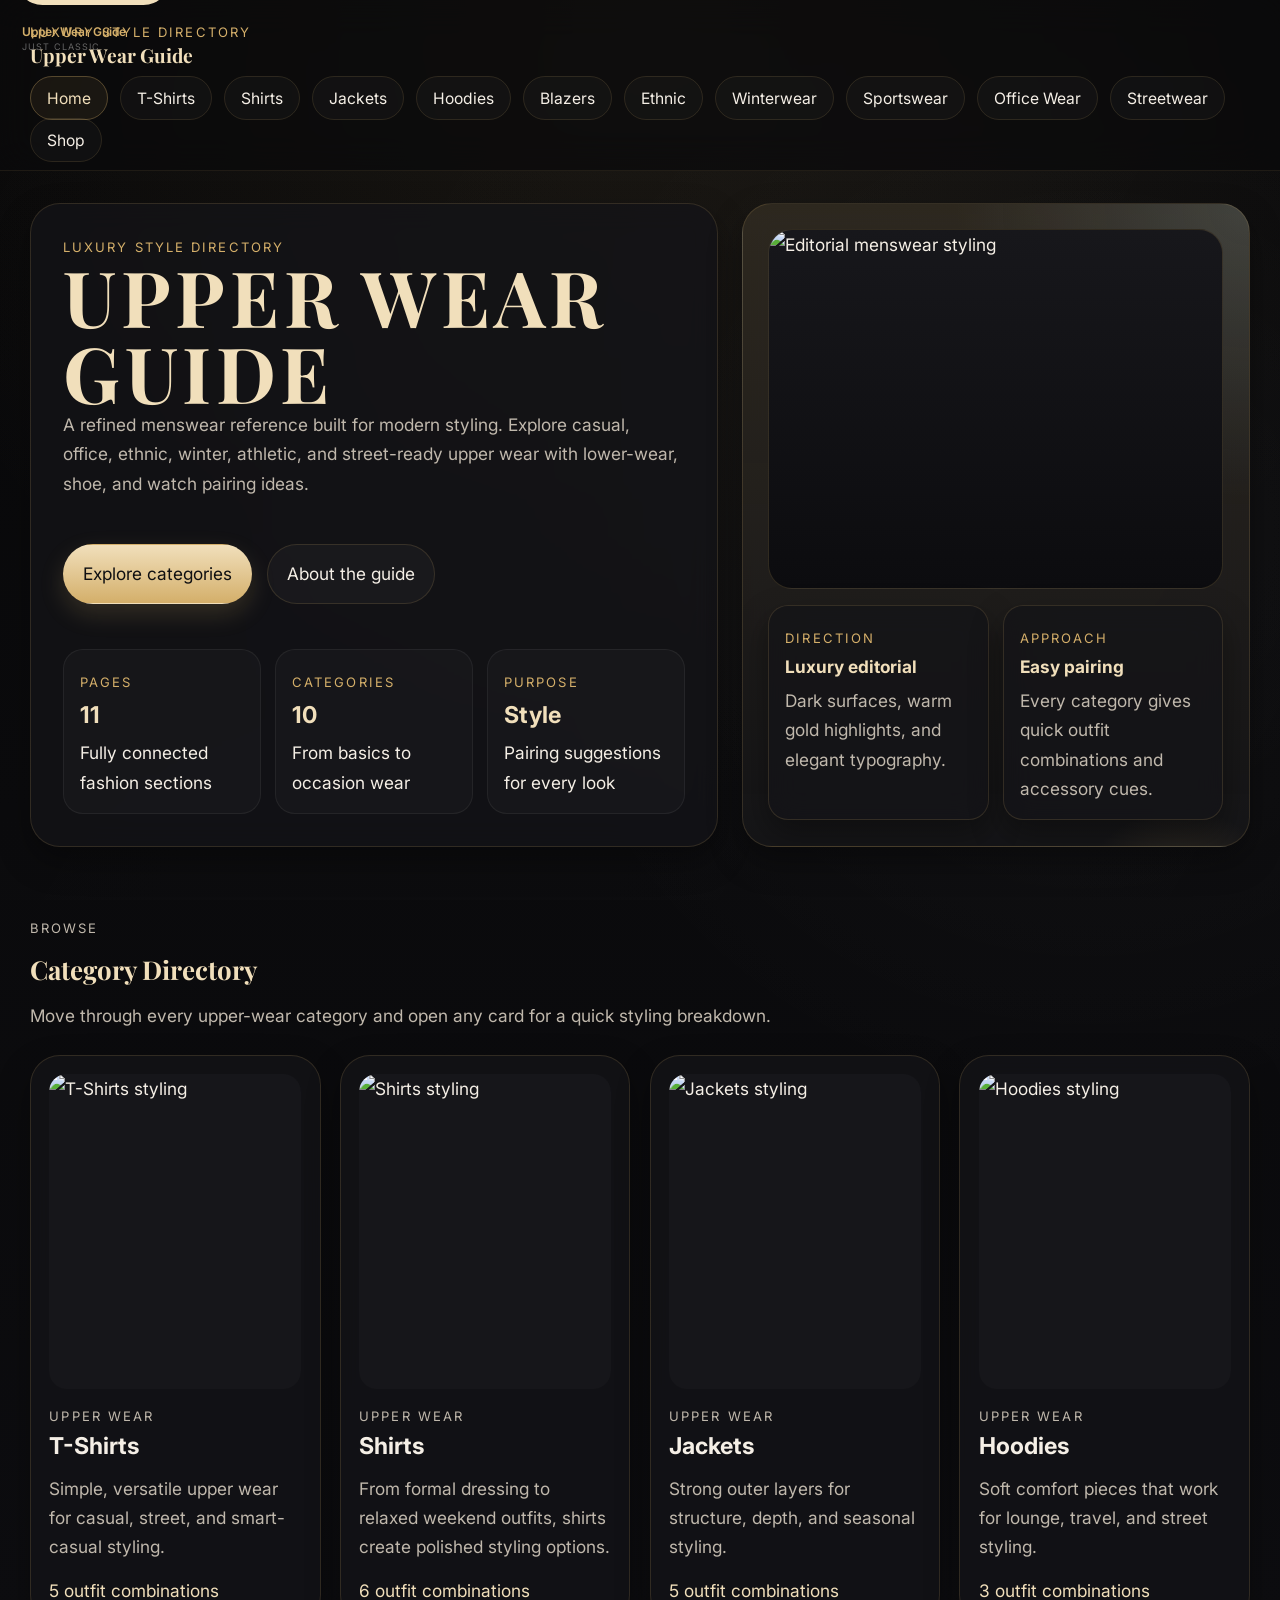
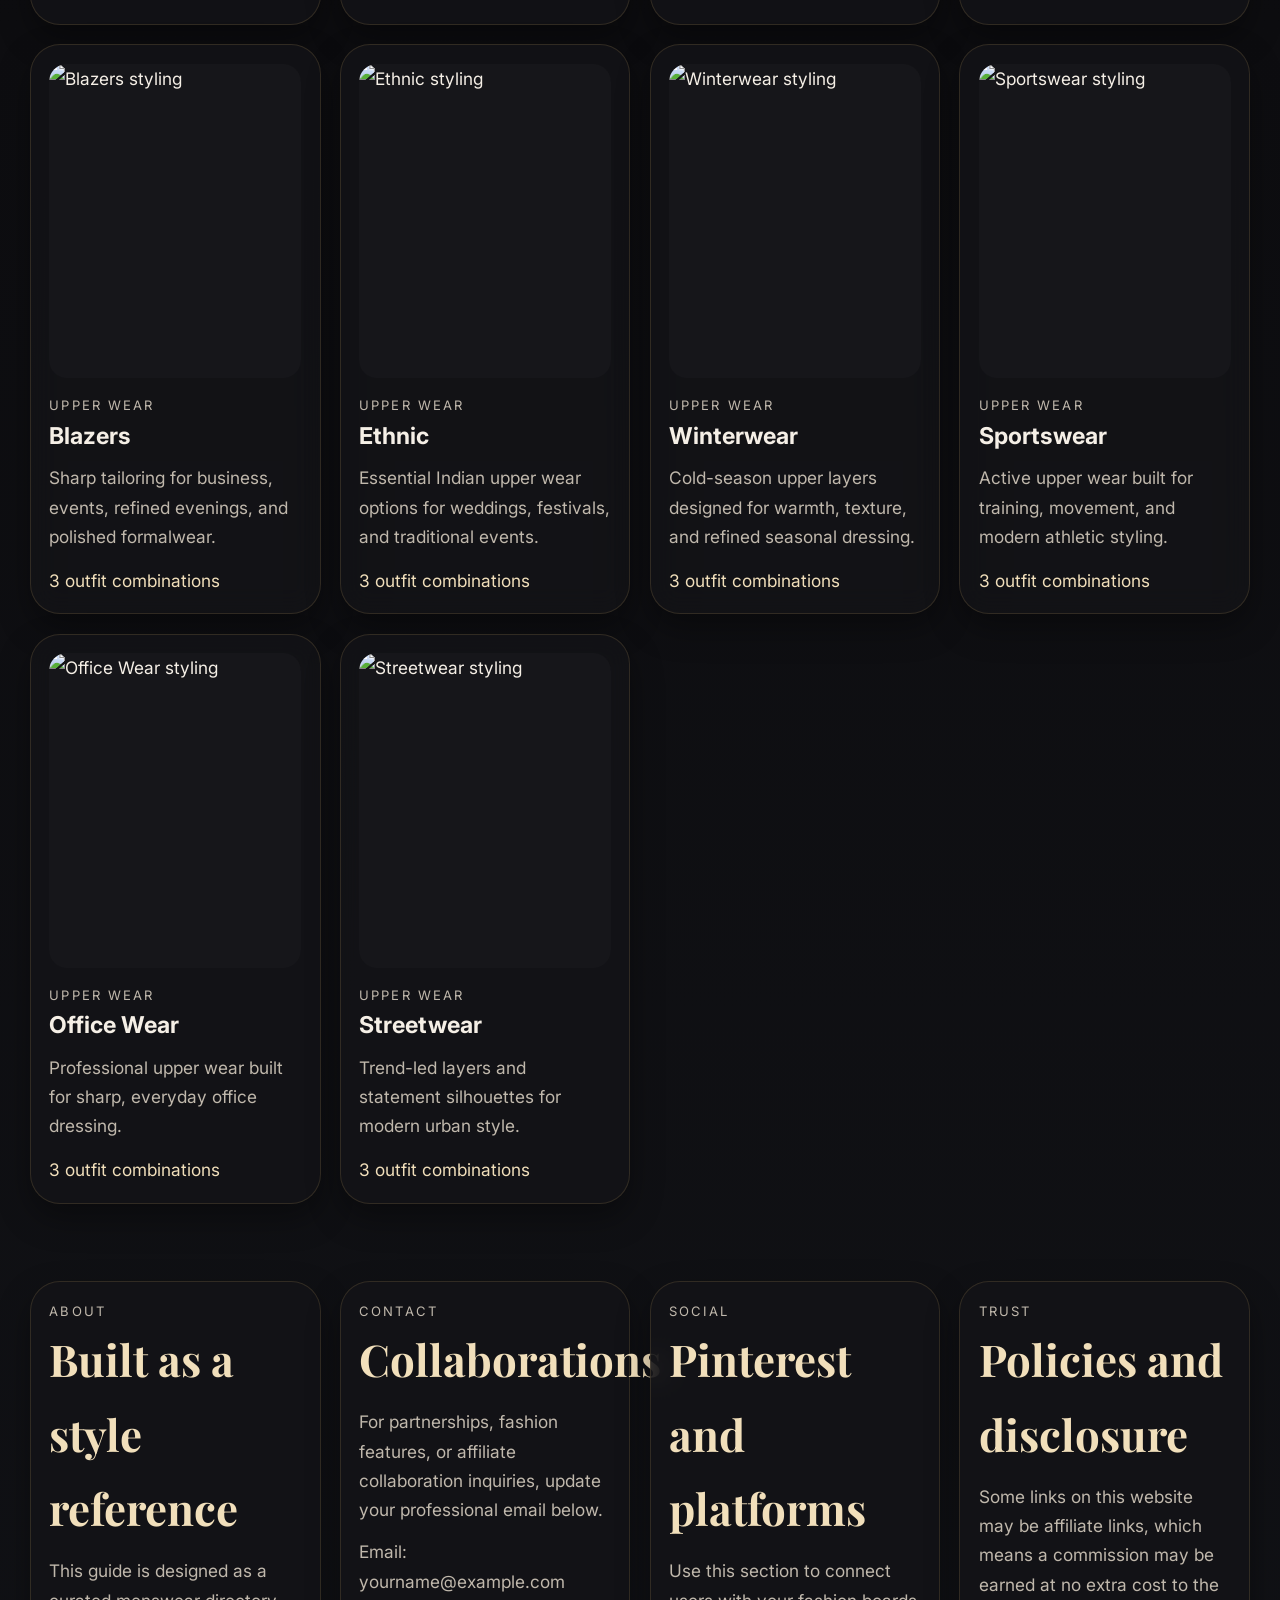
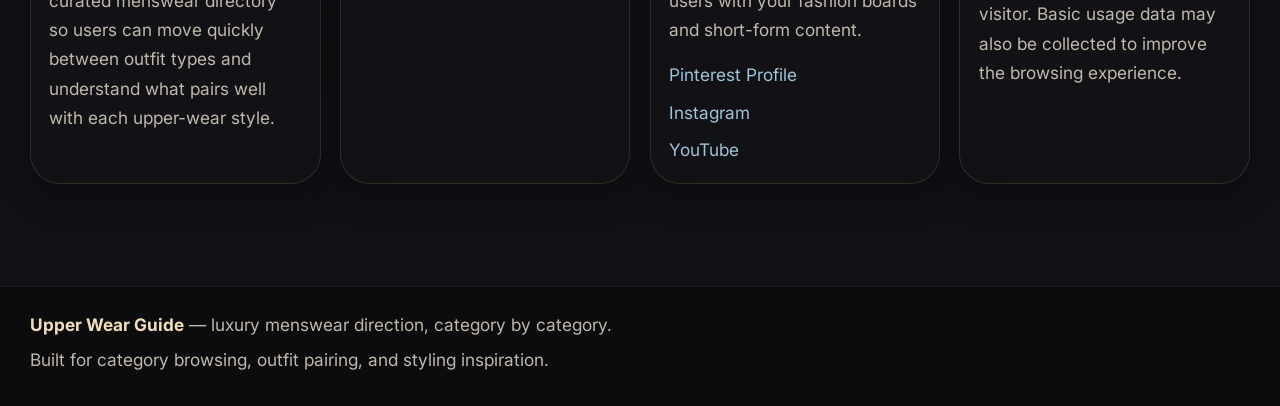
==== commit 5b2c4d72: "Update index.html" ====
--- a/pintrest/index.html
+++ b/pintrest/index.html
@@ -15,16 +15,45 @@
   <a class="skip-link" href="#main-content">Skip to content</a>
 
   <div class="site-shell">
-    <header class="site-header">
+
+    <!-- HEADER -->
+    <header class="site-header" style="position:relative;">
       <div class="header-inner">
+
+        <!-- LOGO TOP LEFT -->
+        <div style="position:absolute; top:10px; left:10px; z-index:1000;">
+          <svg 
+            width="240" 
+            height="60" 
+            viewBox="0 0 240 60" 
+            xmlns="http://www.w3.org/2000/svg"
+            aria-label="Upper Wear Guide | Just Classic"
+          >
+            <style>
+              .primary-text {
+                font-family: "Inter", "Helvetica Neue", sans-serif;
+                font-weight: 600;
+                font-size: 12px;
+                fill: #d4af6a;
+              }
+              .tagline-text {
+                font-family: "Inter", "Helvetica Neue", sans-serif;
+                font-weight: 400;
+                font-size: 9px;
+                letter-spacing: 1px;
+                text-transform: uppercase;
+                fill: #666;
+              }
+            </style>
+
+            <text x="12" y="26" class="primary-text">Upper Wear Guide</text>
+            <text x="12" y="40" class="tagline-text">Just Classic</text>
+
+          </svg>
+        </div>
+
         <div class="brand-line">
           <a class="brand-link" href="index.html">
-            <span class="brand-mark" aria-hidden="true">
-              <svg width="24" height="24" viewBox="0 0 24 24" fill="none" xmlns="http://www.w3.org/2000/svg">
-                <path d="M5 18L12 4L19 18" stroke="currentColor" stroke-width="1.6" stroke-linecap="round" stroke-linejoin="round"/>
-                <path d="M8 13H16" stroke="currentColor" stroke-width="1.6" stroke-linecap="round"/>
-              </svg>
-            </span>
             <span class="brand-meta">
               <small>Luxury Style Directory</small>
               <strong>Upper Wear Guide</strong>
@@ -47,10 +76,14 @@
             <li><a href="sportswear.html">Sportswear</a></li>
             <li><a href="officewear.html">Office Wear</a></li>
             <li><a href="streetwear.html">Streetwear</a></li>
+            <li><a href="shop.html">Shop</a></li>
           </ul>
         </nav>
       </div>
     </header>
+
+
+    <!-- REST OF YOUR CODE EXACT SAME -->
 
     <main class="guide-main" id="main-content">
       <section class="hero-grid">
